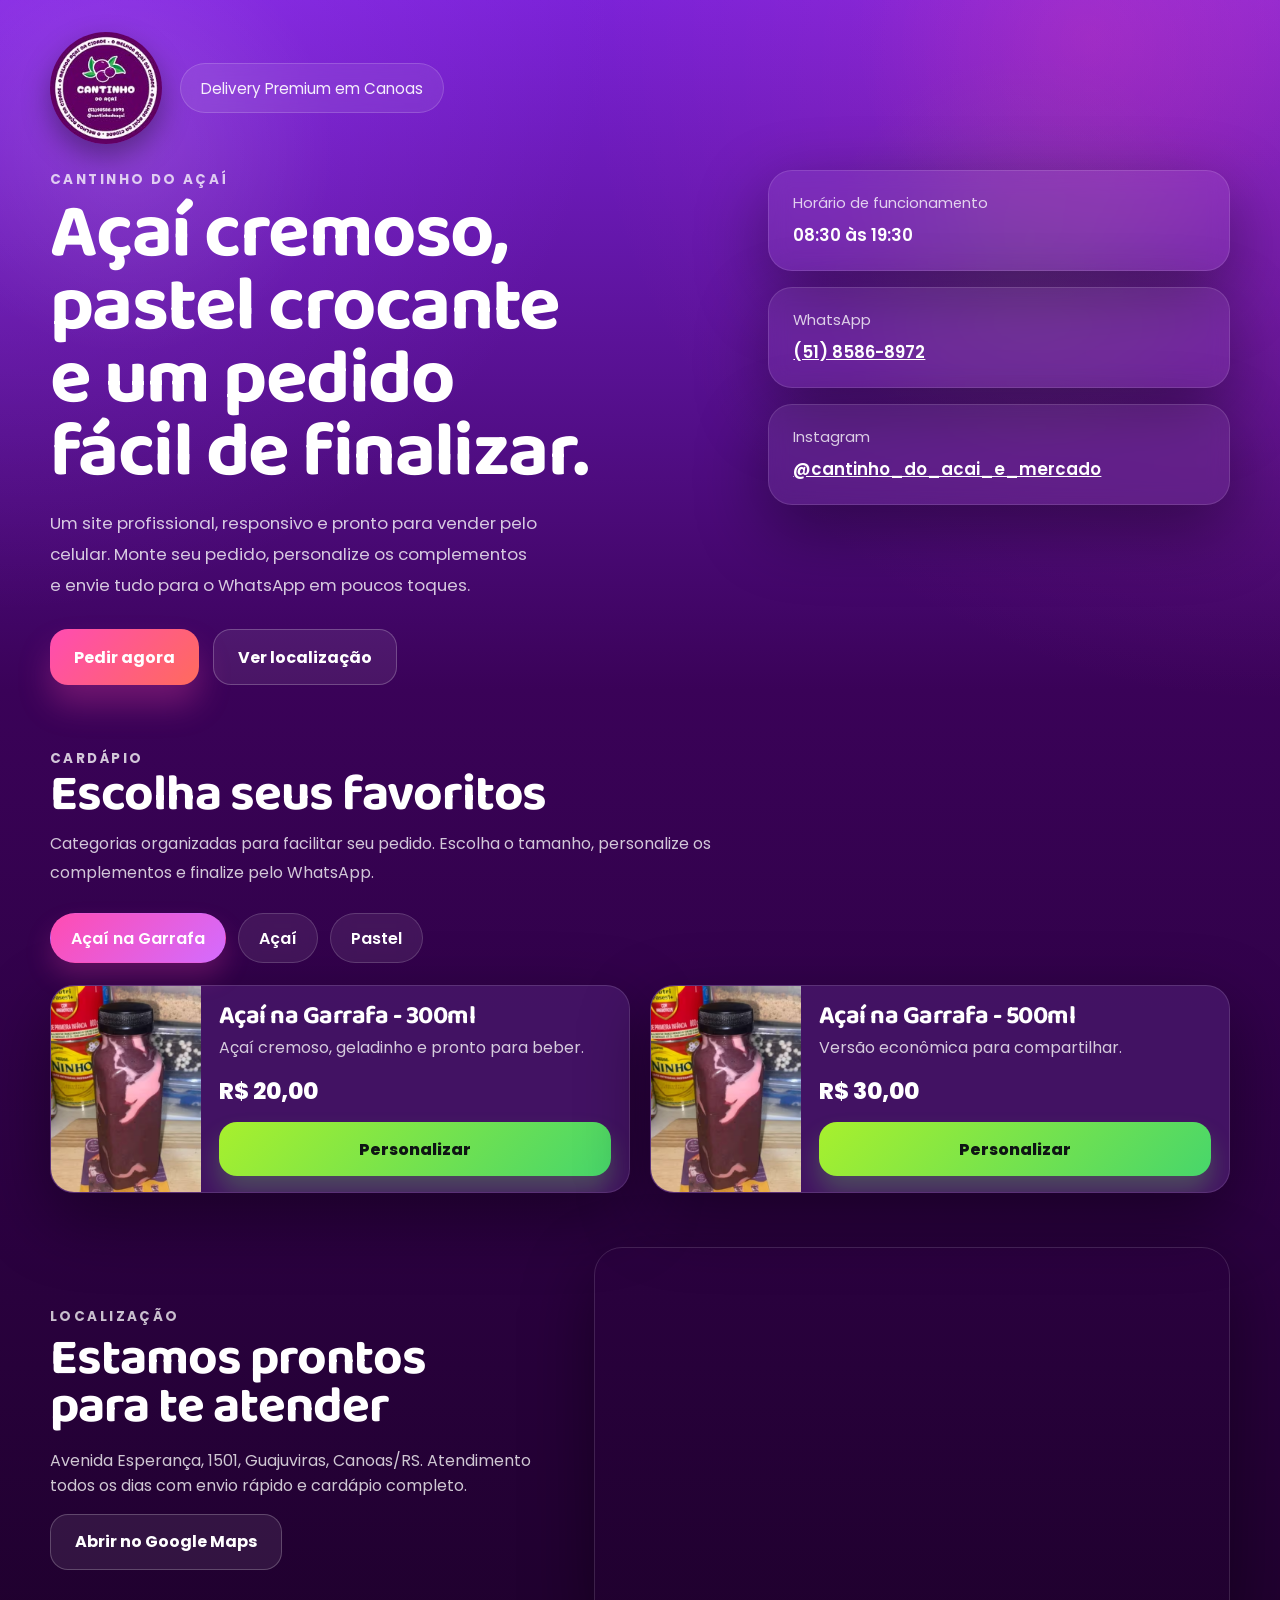
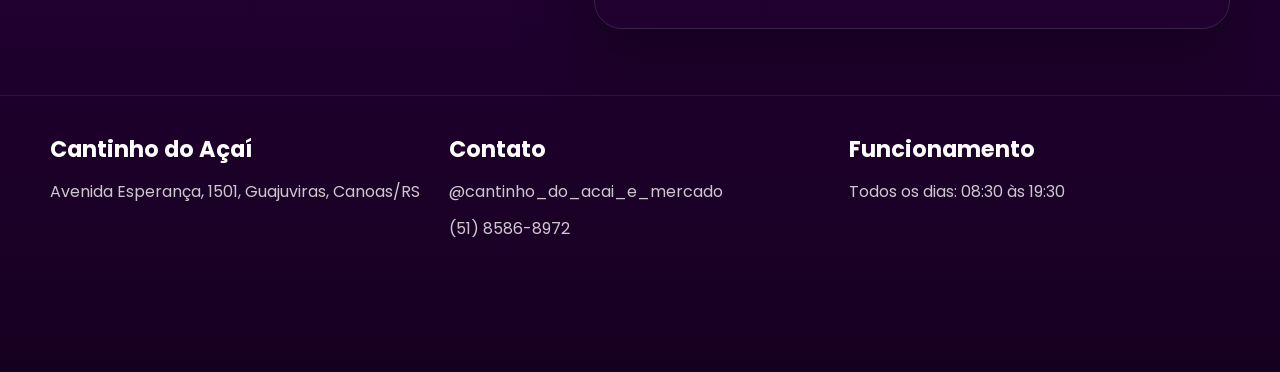
==== index.html @ 02b91e60 "Add files via upload" ====
<!DOCTYPE html>
<html lang="pt-BR">
  <head>
    <meta charset="UTF-8" />
    <meta name="viewport" content="width=device-width, initial-scale=1.0" />
    <title>Cantinho do Açaí | Delivery Premium</title>
    <meta
      name="description"
      content="Cantinho do Açaí - pedido online de açaí e pastel com visual profissional, cardápio interativo, carrinho e envio direto para WhatsApp."
    />
    <link rel="preconnect" href="https://fonts.googleapis.com" />
    <link rel="preconnect" href="https://fonts.gstatic.com" crossorigin />
    <link
      href="https://fonts.googleapis.com/css2?family=Baloo+2:wght@600;700;800&family=Poppins:wght@300;400;500;600;700;800&display=swap"
      rel="stylesheet"
    />
    <link rel="stylesheet" href="styles.css" />
  </head>
  <body>
    <div class="site-shell">
      <header class="hero">
        <div class="hero__glow"></div>
        <div class="hero__content container">
          <div class="hero__top">
            <img src="logo.png" alt="Logo Cantinho do Açaí" class="hero__logo" />
            <span class="hero__badge">Delivery Premium em Canoas</span>
          </div>

          <div class="hero__grid">
            <div class="hero__copy">
              <p class="eyebrow">Cantinho do Açaí</p>
              <h1>Açaí cremoso, pastel crocante e um pedido fácil de finalizar.</h1>
              <p class="hero__text">
                Um site profissional, responsivo e pronto para vender pelo celular. Monte seu pedido,
                personalize os complementos e envie tudo para o WhatsApp em poucos toques.
              </p>

              <div class="hero__actions">
                <a href="#cardapio" class="btn btn--primary">Pedir agora</a>
                <a href="#localizacao" class="btn btn--ghost">Ver localização</a>
              </div>
            </div>

            <aside class="hero__info">
              <article class="info-card">
                <span class="info-card__label">Horário de funcionamento</span>
                <strong>08:30 às 19:30</strong>
              </article>
              <article class="info-card">
                <span class="info-card__label">WhatsApp</span>
                <a href="https://wa.me/555185868972" target="_blank" rel="noreferrer">(51) 8586-8972</a>
              </article>
              <article class="info-card">
                <span class="info-card__label">Instagram</span>
                <a href="https://instagram.com/cantinho_do_acai_e_mercado" target="_blank" rel="noreferrer">@cantinho_do_acai_e_mercado</a>
              </article>
            </aside>
          </div>
        </div>
      </header>

      <main>
        <section class="section section--menu" id="cardapio">
          <div class="container">
            <div class="section__heading">
              <p class="eyebrow">Cardápio</p>
              <h2>Escolha seus favoritos</h2>
              <p>
                Categorias organizadas para facilitar seu pedido. Escolha o tamanho, personalize os
                complementos e finalize pelo WhatsApp.
              </p>
            </div>

            <div class="tabs" id="tabs"></div>
            <div class="products-grid" id="products"></div>
          </div>
        </section>

        <section class="section" id="localizacao">
          <div class="container location-grid">
            <div>
              <p class="eyebrow">Localização</p>
              <h2>Estamos prontos para te atender</h2>
              <p class="location-copy">
                Avenida Esperança, 1501, Guajuviras, Canoas/RS. Atendimento todos os dias com envio
                rápido e cardápio completo.
              </p>
              <div class="location-actions">
                <a
                  class="btn btn--ghost"
                  href="https://www.google.com/maps/search/?api=1&query=Avenida+Esperan%C3%A7a,+1501,+Guajuviras,+Canoas,+RS"
                  target="_blank"
                  rel="noreferrer"
                >
                  Abrir no Google Maps
                </a>
              </div>
            </div>
            <div class="map-card">
              <iframe
                title="Mapa Cantinho do Açaí"
                loading="lazy"
                allowfullscreen
                referrerpolicy="no-referrer-when-downgrade"
                src="https://www.google.com/maps?q=Avenida%20Esperan%C3%A7a%2C%201501%2C%20Guajuviras%2C%20Canoas%2C%20RS&output=embed"
              ></iframe>
            </div>
          </div>
        </section>
      </main>

      <footer class="footer">
        <div class="container footer__grid">
          <div>
            <h3>Cantinho do Açaí</h3>
            <p>Avenida Esperança, 1501, Guajuviras, Canoas/RS</p>
          </div>
          <div>
            <h4>Contato</h4>
            <p>@cantinho_do_acai_e_mercado</p>
            <p>(51) 8586-8972</p>
          </div>
          <div>
            <h4>Funcionamento</h4>
            <p>Todos os dias: 08:30 às 19:30</p>
          </div>
        </div>
      </footer>
    </div>

    <div class="drawer" id="customizerDrawer" aria-hidden="true">
      <div class="drawer__backdrop" data-close-drawer></div>
      <div class="drawer__panel">
        <button class="drawer__close" type="button" data-close-drawer aria-label="Fechar modal">×</button>
        <div id="customizerContent"></div>
      </div>
    </div>

    <div class="drawer" id="checkoutDrawer" aria-hidden="true">
      <div class="drawer__backdrop" data-close-checkout></div>
      <div class="drawer__panel drawer__panel--checkout">
        <button class="drawer__close" type="button" data-close-checkout aria-label="Fechar checkout">×</button>
        <div class="checkout-layout">
          <div>
            <div class="drawer__header">
              <p class="eyebrow">Finalizar pedido</p>
              <h2>Enviar para WhatsApp</h2>
            </div>

            <form id="checkoutForm" class="checkout-form">
              <div class="field-grid field-grid--2">
                <label class="field">
                  <span>Nome do cliente*</span>
                  <input type="text" name="nome" required />
                </label>
                <label class="field">
                  <span>Telefone*</span>
                  <input type="tel" name="telefone" required />
                </label>
              </div>

              <div class="field-grid field-grid--2">
                <label class="field field--full">
                  <span>Endereço completo*</span>
                  <input type="text" name="endereco" required />
                </label>
                <label class="field">
                  <span>Número*</span>
                  <input type="text" name="numero" required />
                </label>
              </div>

              <div class="field-grid field-grid--3">
                <label class="field">
                  <span>Complemento</span>
                  <input type="text" name="complemento" />
                </label>
                <label class="field">
                  <span>Bairro*</span>
                  <input type="text" name="bairro" required />
                </label>
                <label class="field">
                  <span>Referência</span>
                  <input type="text" name="referencia" />
                </label>
              </div>

              <div class="field-grid field-grid--2">
                <label class="field">
                  <span>Forma de pagamento*</span>
                  <select name="pagamento" required>
                    <option value="">Selecione</option>
                    <option>Pix</option>
                    <option>Dinheiro</option>
                    <option>Cartão na entrega</option>
                    <option>Cartão online</option>
                  </select>
                </label>
                <label class="field">
                  <span>Troco para</span>
                  <input type="text" name="troco" placeholder="Ex: 50,00" />
                </label>
              </div>

              <label class="field">
                <span>Observações do pedido</span>
                <textarea name="observacoes" rows="4"></textarea>
              </label>
            </form>
          </div>

          <aside class="checkout-summary" id="checkoutSummary"></aside>
        </div>

        <div class="drawer__footer checkout-footer">
          <button class="btn btn--ghost" type="button" data-close-checkout>Voltar</button>
          <button class="btn btn--primary" type="submit" form="checkoutForm">Enviar para WhatsApp</button>
        </div>
      </div>
    </div>

    <div class="cart-bar" id="cartBar" hidden>
      <button class="cart-bar__button" type="button" id="openCheckoutBtn">
        <div>
          <span class="cart-bar__label">Seu carrinho</span>
          <strong id="cartBarText">0 item · R$ 0,00</strong>
        </div>
        <span class="cart-bar__cta">Finalizar</span>
      </button>
    </div>

    <div class="toast" id="toast"></div>

    <script src="script.js"></script>
  </body>
</html>
---- styles.css ----
:root {
  --bg: #14001f;
  --bg-2: #220133;
  --card: rgba(118, 60, 156, 0.38);
  --card-strong: rgba(85, 39, 119, 0.92);
  --stroke: rgba(255, 255, 255, 0.14);
  --text: #ffffff;
  --muted: rgba(255, 255, 255, 0.78);
  --pink: linear-gradient(135deg, #ff4cb2 0%, #ff6b5c 100%);
  --green: linear-gradient(135deg, #a8f02d 0%, #47d66b 100%);
  --purple: linear-gradient(180deg, #8128d1 0%, #3f005f 100%);
  --shadow: 0 24px 70px rgba(0, 0, 0, 0.4);
  --radius: 24px;
  --radius-sm: 16px;
  --container: 1180px;
}

* {
  box-sizing: border-box;
}

html {
  scroll-behavior: smooth;
}

body {
  margin: 0;
  font-family: "Poppins", sans-serif;
  color: var(--text);
  background:
    radial-gradient(circle at top left, rgba(170, 74, 255, 0.35), transparent 26%),
    radial-gradient(circle at top right, rgba(255, 76, 178, 0.2), transparent 30%),
    linear-gradient(180deg, #7b22d7 0%, #3a0258 35%, #16001f 100%);
  min-height: 100vh;
}

img {
  max-width: 100%;
  display: block;
}

a {
  color: inherit;
}

button,
input,
select,
textarea {
  font: inherit;
}

button {
  border: 0;
  cursor: pointer;
}

.site-shell {
  overflow: hidden;
}

.container {
  width: min(var(--container), calc(100% - 32px));
  margin: 0 auto;
}

.hero {
  position: relative;
  padding: 32px 0 52px;
}

.hero__glow {
  position: absolute;
  inset: 0;
  background:
    radial-gradient(circle at 10% 20%, rgba(255, 255, 255, 0.11), transparent 16%),
    radial-gradient(circle at 85% 5%, rgba(255, 72, 171, 0.18), transparent 18%),
    radial-gradient(circle at 80% 35%, rgba(136, 255, 45, 0.08), transparent 18%);
  pointer-events: none;
}

.hero__content {
  position: relative;
  z-index: 1;
}

.hero__top {
  display: flex;
  align-items: center;
  gap: 18px;
  margin-bottom: 26px;
}

.hero__logo {
  width: 112px;
  height: 112px;
  object-fit: cover;
  border-radius: 999px;
  box-shadow: 0 12px 28px rgba(0, 0, 0, 0.35);
}

.hero__badge,
.tab,
.choice-chip,
.product-tag {
  display: inline-flex;
  align-items: center;
  justify-content: center;
  border: 1px solid rgba(255, 255, 255, 0.16);
  background: rgba(255, 255, 255, 0.08);
  backdrop-filter: blur(10px);
}

.hero__badge {
  min-height: 50px;
  padding: 0 20px;
  border-radius: 999px;
  font-size: 0.95rem;
  color: rgba(255, 255, 255, 0.92);
}

.hero__grid {
  display: grid;
  grid-template-columns: 1.2fr 0.8fr;
  gap: 26px;
  align-items: start;
}

.hero__copy h1,
.section h2,
.drawer__header h2,
.checkout-summary h3,
.hero__copy p,
.hero__text,
.location-copy,
.footer p,
.field span,
.summary-line,
.modal-section p,
.choice-chip,
.info-card,
.product-card p,
.checkout-summary li,
.tab,
.checkout-summary strong,
.checkout-summary span,
.cart-bar,
.footer h3,
.footer h4 {
  text-wrap: balance;
}

.eyebrow {
  margin: 0 0 8px;
  text-transform: uppercase;
  letter-spacing: 0.18em;
  font-size: 0.84rem;
  font-weight: 700;
  color: rgba(255, 255, 255, 0.75);
}

.hero__copy h1,
.section h2,
.drawer__header h2,
.checkout-summary h3,
.product-card h3,
.modal-title {
  margin: 0;
  font-family: "Baloo 2", system-ui, sans-serif;
  line-height: 0.95;
  letter-spacing: -0.02em;
}

.hero__copy h1 {
  font-size: clamp(2.9rem, 6vw, 5.5rem);
  margin-bottom: 18px;
}

.hero__text,
.section__heading p,
.location-copy,
.product-card p,
.checkout-summary p,
.info-card span,
.footer p,
.field span,
.checkout-summary li {
  color: var(--muted);
}

.hero__text {
  max-width: 720px;
  font-size: 1.05rem;
  line-height: 1.85;
  margin: 0;
}

.hero__actions,
.location-actions,
.drawer__footer,
.checkout-footer {
  display: flex;
  gap: 14px;
  flex-wrap: wrap;
}

.hero__actions {
  margin-top: 28px;
}

.btn {
  min-height: 56px;
  padding: 0 24px;
  border-radius: 18px;
  display: inline-flex;
  align-items: center;
  justify-content: center;
  gap: 10px;
  font-weight: 700;
  text-decoration: none;
  transition: transform 0.18s ease, box-shadow 0.18s ease, border-color 0.18s ease;
}

.btn:hover {
  transform: translateY(-2px);
}

.btn--primary {
  background: var(--pink);
  color: #fff;
  box-shadow: 0 20px 32px rgba(255, 77, 173, 0.28);
}

.btn--ghost {
  color: #fff;
  border: 1px solid rgba(255, 255, 255, 0.22);
  background: rgba(255, 255, 255, 0.08);
}

.hero__info {
  display: grid;
  gap: 16px;
}

.info-card {
  padding: 22px 24px;
  border-radius: var(--radius);
  background: rgba(255, 255, 255, 0.07);
  border: 1px solid rgba(255, 255, 255, 0.12);
  backdrop-filter: blur(10px);
  box-shadow: var(--shadow);
}

.info-card__label {
  display: block;
  font-size: 0.92rem;
  margin-bottom: 8px;
}

.info-card strong,
.info-card a {
  font-weight: 600;
  font-size: 1.05rem;
}

.section {
  padding: 20px 0 34px;
}

.section--menu {
  padding-top: 10px;
}

.section__heading {
  max-width: 760px;
  margin-bottom: 26px;
}

.section h2,
.drawer__header h2,
.checkout-summary h3 {
  font-size: clamp(2rem, 4vw, 3.4rem);
  margin-bottom: 10px;
}

.section__heading p {
  margin: 0;
  line-height: 1.8;
}

.tabs {
  display: flex;
  flex-wrap: wrap;
  gap: 12px;
  margin-bottom: 22px;
}

.tab {
  min-height: 50px;
  padding: 0 20px;
  border-radius: 999px;
  color: #fff;
  font-weight: 600;
  transition: background 0.18s ease, transform 0.18s ease, border-color 0.18s ease;
}

.tab:hover {
  transform: translateY(-2px);
}

.tab.is-active {
  background: linear-gradient(135deg, #ff4cb2 0%, #d36cff 100%);
  border-color: transparent;
  box-shadow: 0 14px 26px rgba(255, 73, 176, 0.22);
}

.products-grid {
  display: grid;
  grid-template-columns: repeat(2, minmax(0, 1fr));
  gap: 20px;
}

.product-card {
  display: grid;
  grid-template-columns: 150px minmax(0, 1fr);
  gap: 0;
  align-items: stretch;
  min-height: 182px;
  border: 1px solid rgba(255, 255, 255, 0.13);
  border-radius: 24px;
  overflow: hidden;
  background: rgba(69, 20, 103, 0.9);
  box-shadow: var(--shadow);
}

.product-card__image {
  display: block;
  width: 100%;
  height: 100%;
  min-height: 100%;
  background: rgba(255, 255, 255, 0.04);
  object-fit: cover;
  object-position: center;
}

.product-card__body {
  min-width: 0;
  padding: 18px 18px 16px;
  display: flex;
  flex-direction: column;
}

.product-card h3 {
  font-size: clamp(1.45rem, 2vw, 2rem);
  margin-bottom: 6px;
}

.product-card p {
  margin: 0 0 14px;
  line-height: 1.6;
}

.product-card__price {
  font-size: 1.45rem;
  font-weight: 800;
  margin-bottom: 14px;
}

.product-card__actions {
  margin-top: auto;
}

.product-card__btn {
  width: 100%;
  min-height: 54px;
  border-radius: 18px;
  background: var(--green);
  font-weight: 800;
  font-size: 1rem;
  color: #0f1514;
  box-shadow: 0 16px 26px rgba(113, 255, 82, 0.24);
}

.location-grid {
  display: grid;
  grid-template-columns: 0.9fr 1.1fr;
  gap: 24px;
  align-items: center;
}

.map-card {
  border: 1px solid rgba(255, 255, 255, 0.13);
  border-radius: 28px;
  overflow: hidden;
  min-height: 380px;
  box-shadow: var(--shadow);
}

.map-card iframe {
  display: block;
  width: 100%;
  height: 100%;
  min-height: 380px;
  border: 0;
}

.footer {
  padding: 36px 0 120px;
  border-top: 1px solid rgba(255, 255, 255, 0.08);
  margin-top: 32px;
}

.footer__grid {
  display: grid;
  grid-template-columns: repeat(3, minmax(0, 1fr));
  gap: 18px;
}

.footer h3,
.footer h4 {
  margin: 0 0 12px;
  font-size: 1.4rem;
}

.footer p {
  margin: 0 0 8px;
  line-height: 1.8;
}

.drawer {
  position: fixed;
  inset: 0;
  z-index: 40;
  display: none;
}

.drawer.is-open {
  display: block;
}

.drawer__backdrop {
  position: absolute;
  inset: 0;
  background: rgba(8, 1, 14, 0.72);
  backdrop-filter: blur(10px);
}

.drawer__panel {
  position: absolute;
  right: 0;
  top: 0;
  height: 100%;
  width: min(680px, 100%);
  background: linear-gradient(180deg, #35104f 0%, #240137 100%);
  border-left: 1px solid rgba(255, 255, 255, 0.12);
  box-shadow: -30px 0 80px rgba(0, 0, 0, 0.42);
  display: flex;
  flex-direction: column;
}

.drawer__panel--checkout {
  width: min(1040px, 100%);
}

.drawer__close {
  position: absolute;
  top: 18px;
  right: 18px;
  width: 44px;
  height: 44px;
  border-radius: 14px;
  background: rgba(255, 255, 255, 0.12);
  color: #fff;
  font-size: 1.4rem;
  z-index: 2;
}

.drawer__header {
  padding: 28px 28px 16px;
  border-bottom: 1px solid rgba(255, 255, 255, 0.1);
}

.drawer__body,
#customizerContent {
  display: flex;
  flex-direction: column;
  min-height: 0;
  height: 100%;
}

.customizer-scroll {
  padding: 24px 28px 24px;
  overflow: auto;
}

.modal-title {
  font-size: clamp(2rem, 3vw, 3.2rem);
}

.modal-subtitle {
  margin: 8px 0 0;
  color: var(--muted);
  line-height: 1.7;
}

.modal-section {
  padding: 28px 0 0;
}

.modal-section h3 {
  margin: 0 0 10px;
  font-family: "Baloo 2", system-ui, sans-serif;
  font-size: 2rem;
  line-height: 1;
}

.modal-section p {
  margin: 0 0 14px;
}

.choice-grid {
  display: grid;
  grid-template-columns: repeat(2, minmax(0, 1fr));
  gap: 10px;
}

.choice-chip {
  min-height: 54px;
  justify-content: flex-start;
  text-align: left;
  padding: 10px 14px;
  border-radius: 16px;
  color: #fff;
  background: rgba(255, 255, 255, 0.08);
  transition: transform 0.18s ease, background 0.18s ease, border-color 0.18s ease;
}

.choice-chip:hover {
  transform: translateY(-2px);
}

.choice-chip.is-selected {
  background: linear-gradient(135deg, rgba(255, 76, 178, 0.45), rgba(211, 108, 255, 0.5));
  border-color: rgba(255, 255, 255, 0.24);
}

.counter-text,
.helper-text {
  margin-top: 10px;
  font-size: 0.95rem;
  color: rgba(255, 255, 255, 0.74);
}

.field,
.summary-card,
.checkout-summary,
.summary-box {
  border: 1px solid rgba(255, 255, 255, 0.12);
  background: rgba(255, 255, 255, 0.04);
}

.field {
  display: flex;
  flex-direction: column;
  gap: 8px;
  border-radius: 18px;
  padding: 14px 16px;
}

.field input,
.field select,
.field textarea {
  width: 100%;
  border-radius: 14px;
  border: 1px solid rgba(255, 255, 255, 0.1);
  background: rgba(255, 255, 255, 0.08);
  color: #fff;
  min-height: 52px;
  padding: 0 14px;
  outline: none;
}

.field textarea {
  min-height: 120px;
  resize: vertical;
  padding: 14px;
}

.field input::placeholder,
.field textarea::placeholder {
  color: rgba(255, 255, 255, 0.45);
}

.summary-card {
  padding: 18px;
  border-radius: 20px;
  margin-top: 26px;
}

.summary-card h4,
.checkout-summary h3,
.checkout-summary h4 {
  margin: 0 0 12px;
  font-family: "Baloo 2", system-ui, sans-serif;
}

.summary-line {
  display: flex;
  justify-content: space-between;
  gap: 12px;
  margin-bottom: 12px;
  color: var(--muted);
}

.summary-line strong {
  color: #fff;
}

.drawer__footer {
  padding: 18px 28px 26px;
  border-top: 1px solid rgba(255, 255, 255, 0.1);
  justify-content: flex-end;
  margin-top: auto;
}

.checkout-layout {
  display: grid;
  grid-template-columns: 1.2fr 0.8fr;
  gap: 24px;
  padding: 28px;
  overflow: auto;
}

.checkout-form {
  display: flex;
  flex-direction: column;
  gap: 16px;
}

.field-grid {
  display: grid;
  gap: 16px;
}

.field-grid--2 {
  grid-template-columns: repeat(2, minmax(0, 1fr));
}

.field-grid--3 {
  grid-template-columns: repeat(3, minmax(0, 1fr));
}

.field--full {
  grid-column: 1 / -1;
}

.checkout-summary {
  position: sticky;
  top: 0;
  align-self: start;
  padding: 22px;
  border-radius: 24px;
}

.checkout-summary ul {
  list-style: disc;
  padding-left: 18px;
  margin: 0 0 16px;
}

.checkout-summary li {
  margin-bottom: 10px;
  line-height: 1.7;
}

.summary-box {
  border-radius: 18px;
  padding: 18px;
}

.checkout-footer {
  justify-content: flex-end;
}

.cart-bar {
  position: fixed;
  left: 50%;
  bottom: 22px;
  transform: translateX(-50%);
  width: min(860px, calc(100% - 24px));
  z-index: 25;
}

.cart-bar__button {
  width: 100%;
  min-height: 78px;
  border-radius: 22px;
  border: 1px solid rgba(255, 255, 255, 0.12);
  background: rgba(30, 2, 46, 0.92);
  backdrop-filter: blur(14px);
  color: #fff;
  display: flex;
  justify-content: space-between;
  align-items: center;
  gap: 20px;
  padding: 0 22px;
  box-shadow: 0 18px 60px rgba(0, 0, 0, 0.38);
}

.cart-bar__label {
  display: block;
  color: rgba(255, 255, 255, 0.72);
  margin-bottom: 4px;
  font-size: 0.95rem;
}

.cart-bar__cta {
  padding: 12px 18px;
  border-radius: 16px;
  background: var(--pink);
  font-weight: 700;
}

.toast {
  position: fixed;
  left: 50%;
  bottom: 112px;
  transform: translateX(-50%) translateY(16px);
  padding: 14px 18px;
  border-radius: 16px;
  background: rgba(17, 4, 28, 0.92);
  color: #fff;
  border: 1px solid rgba(255, 255, 255, 0.12);
  box-shadow: 0 18px 60px rgba(0, 0, 0, 0.38);
  opacity: 0;
  pointer-events: none;
  transition: opacity 0.2s ease, transform 0.2s ease;
  z-index: 60;
}

.toast.is-visible {
  opacity: 1;
  transform: translateX(-50%) translateY(0);
}

@media (max-width: 1024px) {
  .hero__grid,
  .location-grid,
  .checkout-layout,
  .footer__grid,
  .products-grid {
    grid-template-columns: 1fr;
  }

  .products-grid {
    gap: 16px;
  }

  .field-grid--2,
  .field-grid--3 {
    grid-template-columns: 1fr;
  }

  .checkout-summary {
    position: static;
  }
}

@media (max-width: 720px) {
  .container {
    width: min(100% - 20px, 680px);
  }

  .hero {
    padding-top: 18px;
  }

  .hero__top {
    flex-direction: column;
    align-items: flex-start;
    gap: 12px;
    margin-bottom: 20px;
  }

  .hero__logo {
    width: 90px;
    height: 90px;
  }

  .hero__copy h1 {
    font-size: 4rem;
  }

  .hero__text,
  .section__heading p,
  .location-copy {
    font-size: 0.98rem;
    line-height: 1.8;
  }

  .hero__actions,
  .location-actions {
    width: 100%;
  }

  .btn {
    flex: 1 1 0;
  }

  .product-card {
    grid-template-columns: 118px minmax(0, 1fr);
    min-height: 158px;
    border-radius: 20px;
  }

  .product-card__image {
    height: 100%;
    min-height: 158px;
  }

  .product-card__body {
    min-width: 0;
    padding: 14px;
  }

  .product-card h3 {
    font-size: 1.8rem;
  }

  .tabs {
    overflow: auto;
    padding-bottom: 2px;
    flex-wrap: nowrap;
  }

  .tab {
    white-space: nowrap;
  }

  .drawer__panel,
  .drawer__panel--checkout {
    width: 100%;
  }

  .drawer__header {
    padding: 22px 18px 16px;
  }

  .customizer-scroll,
  .checkout-layout {
    padding: 18px;
  }

  .drawer__footer {
    padding: 14px 18px 20px;
  }

  .choice-grid {
    grid-template-columns: 1fr 1fr;
  }

  .cart-bar {
    width: calc(100% - 16px);
    bottom: 12px;
  }

  .cart-bar__button {
    min-height: 72px;
    padding: 0 16px;
  }
}

@media (max-width: 520px) {
  .hero__copy h1 {
    font-size: 3.2rem;
  }

  .section h2,
  .drawer__header h2,
  .checkout-summary h3 {
    font-size: 2.5rem;
  }

  .product-card {
    grid-template-columns: 108px minmax(0, 1fr);
    min-height: 152px;
  }

  .product-card__image {
    min-height: 152px;
  }

  .choice-grid {
    grid-template-columns: 1fr;
  }

  .drawer__footer .btn,
  .checkout-footer .btn {
    flex: 1;
  }

  .cart-bar__button {
    gap: 14px;
  }

  .cart-bar__cta {
    padding: 10px 14px;
  }
}
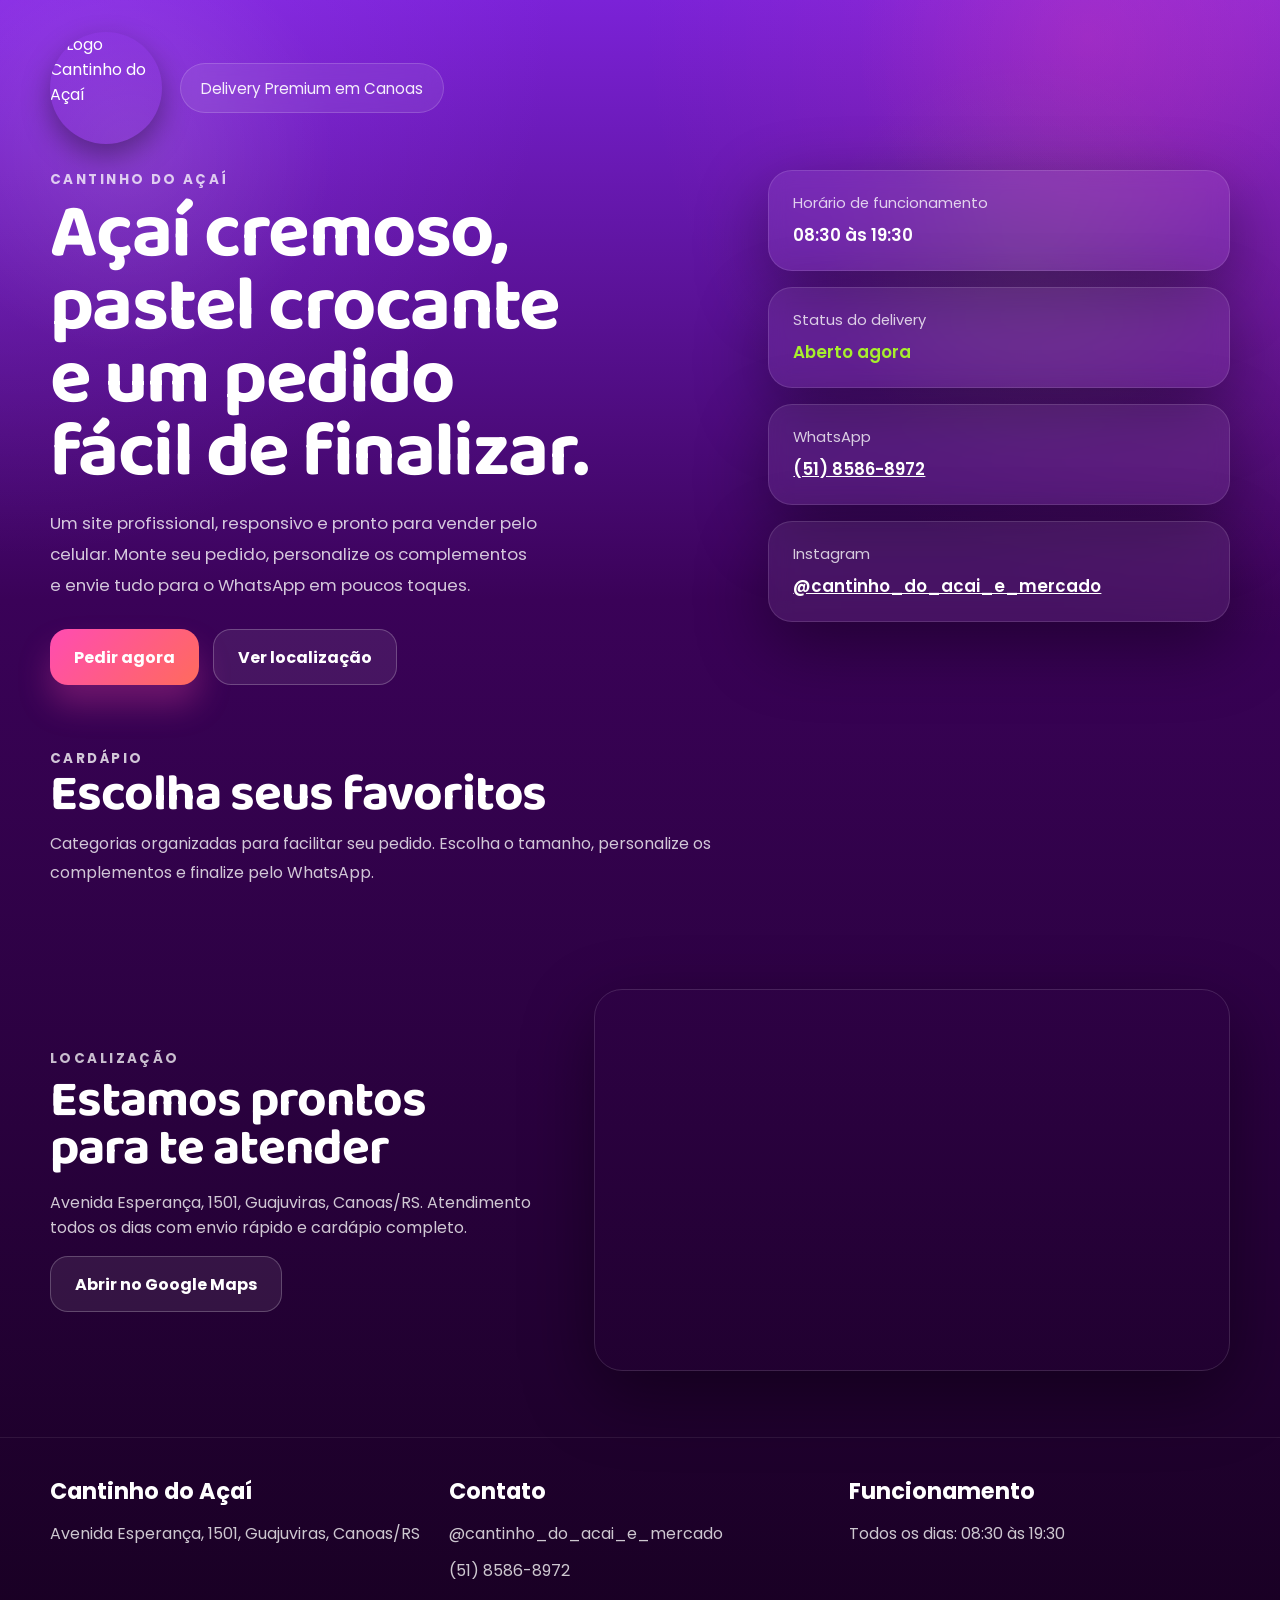
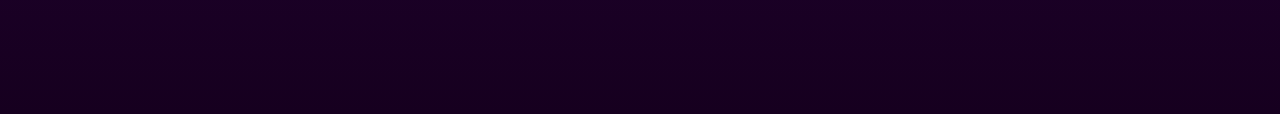
==== commit ca838f14: "Add files via upload" ====
--- a/index.html
+++ b/index.html
@@ -22,7 +22,7 @@
         <div class="hero__glow"></div>
         <div class="hero__content container">
           <div class="hero__top">
-            <img src="logo.png" alt="Logo Cantinho do Açaí" class="hero__logo" />
+            <img src="assets/logo.png" alt="Logo Cantinho do Açaí" class="hero__logo" />
             <span class="hero__badge">Delivery Premium em Canoas</span>
           </div>
 
@@ -44,7 +44,11 @@
             <aside class="hero__info">
               <article class="info-card">
                 <span class="info-card__label">Horário de funcionamento</span>
-                <strong>08:30 às 19:30</strong>
+                <strong class="js-store-hours">08:30 às 19:30</strong>
+              </article>
+              <article class="info-card info-card--status">
+                <span class="info-card__label">Status do delivery</span>
+                <strong id="storeStatusText">Aberto agora</strong>
               </article>
               <article class="info-card">
                 <span class="info-card__label">WhatsApp</span>
@@ -122,7 +126,7 @@
           </div>
           <div>
             <h4>Funcionamento</h4>
-            <p>Todos os dias: 08:30 às 19:30</p>
+            <p>Todos os dias: <span class="js-store-hours">08:30 às 19:30</span></p>
           </div>
         </div>
       </footer>
@@ -188,18 +192,18 @@
               <div class="field-grid field-grid--2">
                 <label class="field">
                   <span>Forma de pagamento*</span>
-                  <select name="pagamento" required>
-                    <option value="">Selecione</option>
-                    <option>Pix</option>
-                    <option>Dinheiro</option>
-                    <option>Cartão na entrega</option>
-                    <option>Cartão online</option>
-                  </select>
-                </label>
-                <label class="field">
-                  <span>Troco para</span>
-                  <input type="text" name="troco" placeholder="Ex: 50,00" />
-                </label>
+                  <input type="text" value="Pix" readonly />
+                  <input type="hidden" name="pagamento" value="Pix" />
+                </label>
+                <label class="field">
+                  <span>Chave Pix</span>
+                  <input type="text" value="58137537000188" readonly />
+                </label>
+              </div>
+
+              <div class="pix-notice">
+                <strong>Pague para este Pix:</strong>
+                <span>58137537000188</span>
               </div>
 
               <label class="field">
--- a/styles.css
+++ b/styles.css
@@ -225,6 +225,13 @@
   transform: translateY(-2px);
 }
 
+.btn:disabled,
+.product-card__btn:disabled {
+  cursor: not-allowed;
+  opacity: 0.75;
+  transform: none;
+}
+
 .btn--primary {
   background: var(--pink);
   color: #fff;
@@ -251,6 +258,10 @@
   box-shadow: var(--shadow);
 }
 
+.info-card--status strong {
+  color: #a8f02d;
+}
+
 .info-card__label {
   display: block;
   font-size: 0.92rem;
@@ -322,10 +333,8 @@
 
 .product-card {
   display: grid;
-  grid-template-columns: 150px minmax(0, 1fr);
+  grid-template-columns: 150px 1fr;
   gap: 0;
-  align-items: stretch;
-  min-height: 182px;
   border: 1px solid rgba(255, 255, 255, 0.13);
   border-radius: 24px;
   overflow: hidden;
@@ -334,17 +343,12 @@
 }
 
 .product-card__image {
-  display: block;
+  aspect-ratio: 1 / 1;
   width: 100%;
-  height: 100%;
-  min-height: 100%;
-  background: rgba(255, 255, 255, 0.04);
   object-fit: cover;
-  object-position: center;
 }
 
 .product-card__body {
-  min-width: 0;
   padding: 18px 18px 16px;
   display: flex;
   flex-direction: column;
@@ -808,18 +812,11 @@
   }
 
   .product-card {
-    grid-template-columns: 118px minmax(0, 1fr);
-    min-height: 158px;
+    grid-template-columns: 110px 1fr;
     border-radius: 20px;
   }
 
-  .product-card__image {
-    height: 100%;
-    min-height: 158px;
-  }
-
   .product-card__body {
-    min-width: 0;
     padding: 14px;
   }
 
@@ -882,12 +879,7 @@
   }
 
   .product-card {
-    grid-template-columns: 108px minmax(0, 1fr);
-    min-height: 152px;
-  }
-
-  .product-card__image {
-    min-height: 152px;
+    grid-template-columns: 110px 1fr;
   }
 
   .choice-grid {
@@ -907,3 +899,24 @@
     padding: 10px 14px;
   }
 }
+
+
+.pix-notice {
+  margin-top: 16px;
+  padding: 18px 20px;
+  border-radius: 18px;
+  background: rgba(255, 255, 255, 0.08);
+  border: 1px solid rgba(255, 255, 255, 0.14);
+  color: var(--text);
+}
+
+.pix-notice strong {
+  display: block;
+  margin-bottom: 6px;
+}
+
+.pix-notice span {
+  font-weight: 700;
+  letter-spacing: 0.04em;
+  word-break: break-all;
+}
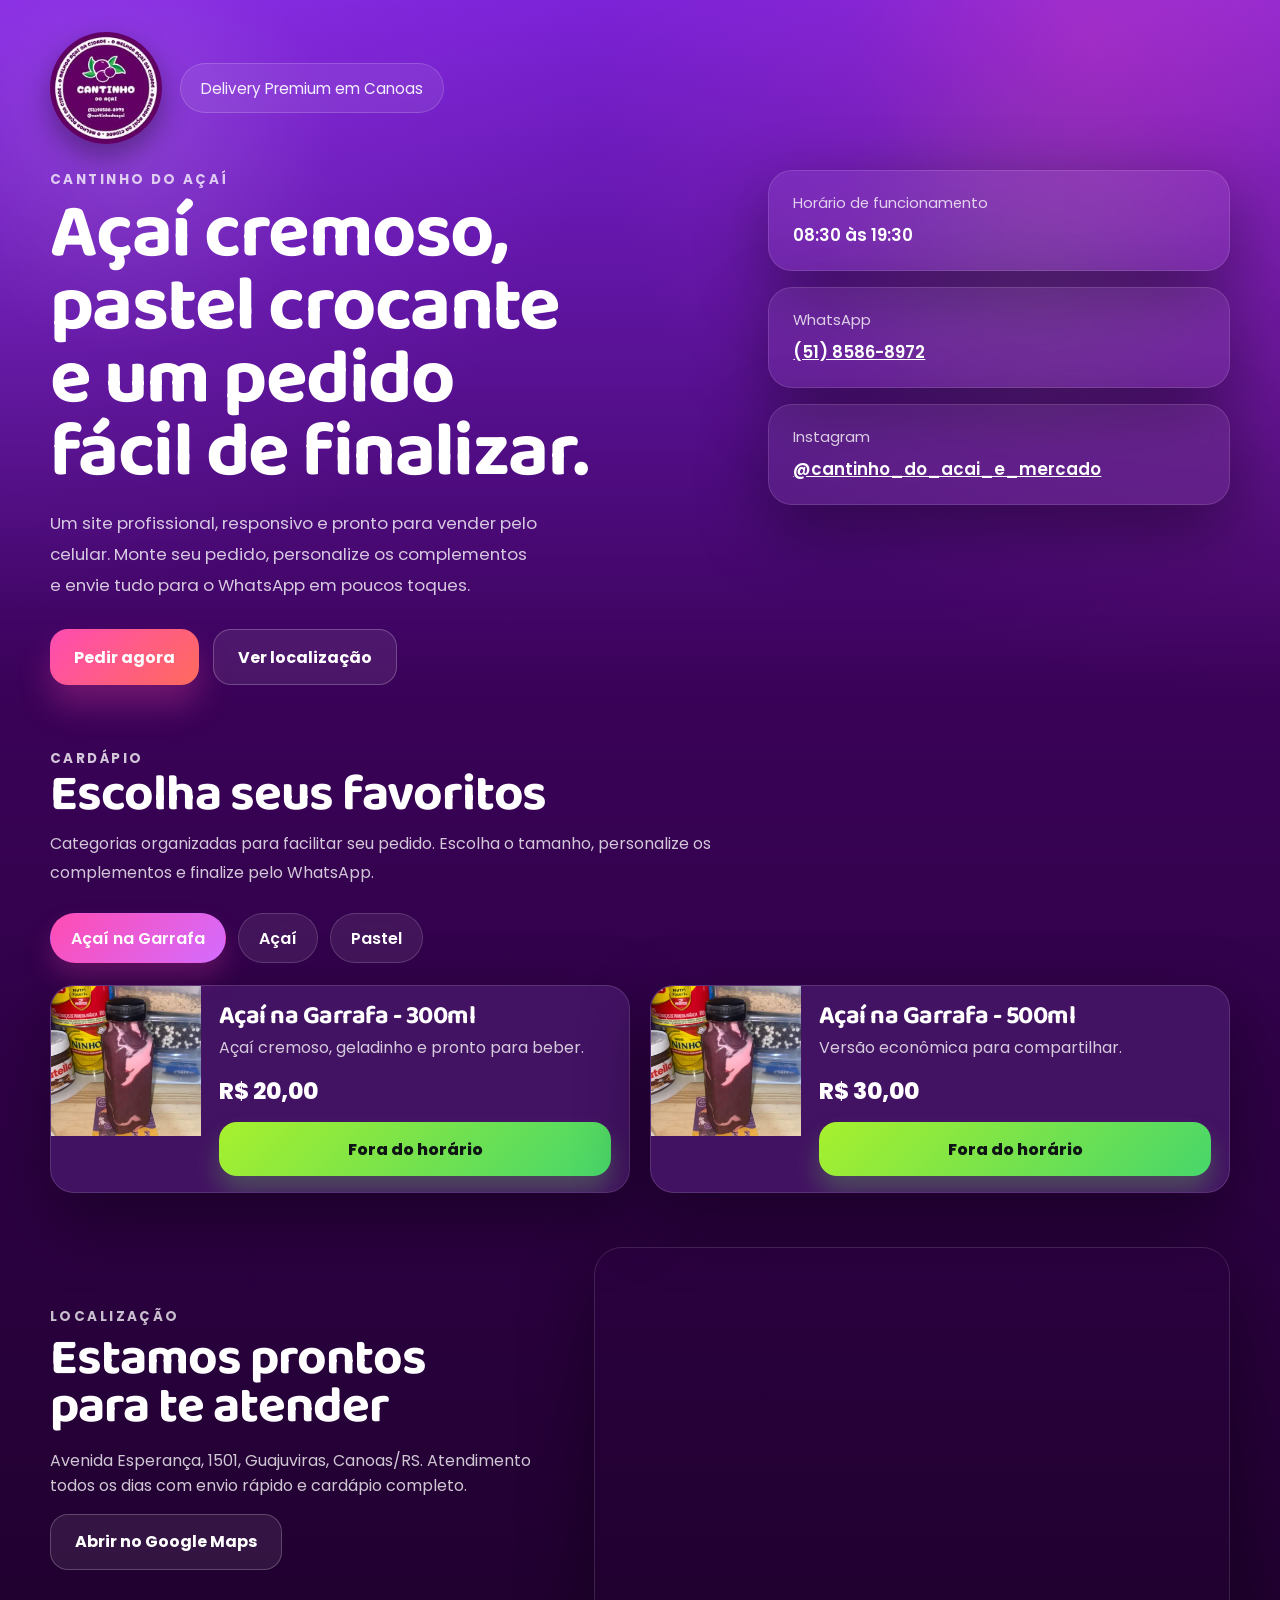
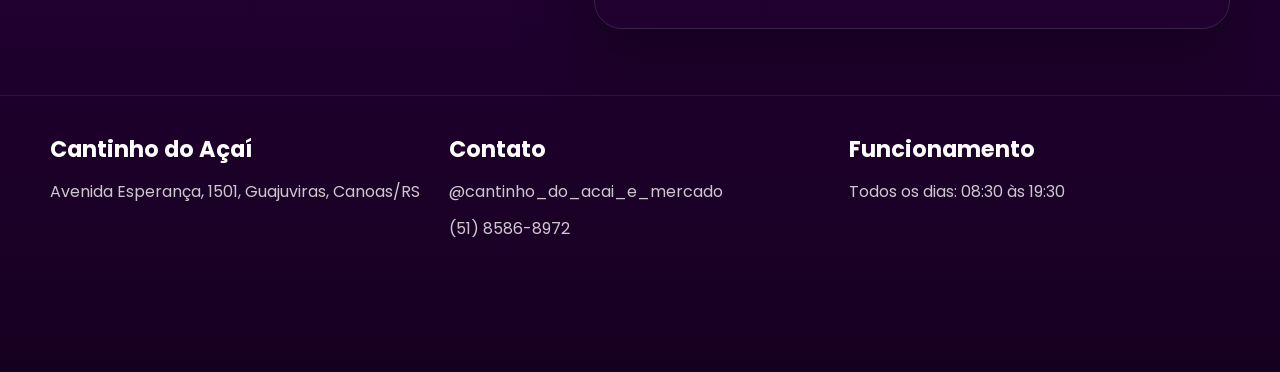
==== commit d7a1cfbd: "Add files via upload" ====
--- a/index.html
+++ b/index.html
@@ -22,7 +22,7 @@
         <div class="hero__glow"></div>
         <div class="hero__content container">
           <div class="hero__top">
-            <img src="assets/logo.png" alt="Logo Cantinho do Açaí" class="hero__logo" />
+            <img src="logo.png" alt="Logo Cantinho do Açaí" class="hero__logo" />
             <span class="hero__badge">Delivery Premium em Canoas</span>
           </div>
 
@@ -44,11 +44,7 @@
             <aside class="hero__info">
               <article class="info-card">
                 <span class="info-card__label">Horário de funcionamento</span>
-                <strong class="js-store-hours">08:30 às 19:30</strong>
-              </article>
-              <article class="info-card info-card--status">
-                <span class="info-card__label">Status do delivery</span>
-                <strong id="storeStatusText">Aberto agora</strong>
+                <strong>08:30 às 19:30</strong>
               </article>
               <article class="info-card">
                 <span class="info-card__label">WhatsApp</span>
@@ -126,7 +122,7 @@
           </div>
           <div>
             <h4>Funcionamento</h4>
-            <p>Todos os dias: <span class="js-store-hours">08:30 às 19:30</span></p>
+            <p>Todos os dias: 08:30 às 19:30</p>
           </div>
         </div>
       </footer>
@@ -192,19 +188,16 @@
               <div class="field-grid field-grid--2">
                 <label class="field">
                   <span>Forma de pagamento*</span>
-                  <input type="text" value="Pix" readonly />
-                  <input type="hidden" name="pagamento" value="Pix" />
+                  <select name="pagamento" required>
+                    <option value="Pix" selected>Pix</option>
+                  </select>
                 </label>
                 <label class="field">
                   <span>Chave Pix</span>
                   <input type="text" value="58137537000188" readonly />
                 </label>
               </div>
-
-              <div class="pix-notice">
-                <strong>Pague para este Pix:</strong>
-                <span>58137537000188</span>
-              </div>
+              <p class="pix-note">Pague para este Pix: <strong>58137537000188</strong></p>
 
               <label class="field">
                 <span>Observações do pedido</span>
--- a/styles.css
+++ b/styles.css
@@ -225,13 +225,6 @@
   transform: translateY(-2px);
 }
 
-.btn:disabled,
-.product-card__btn:disabled {
-  cursor: not-allowed;
-  opacity: 0.75;
-  transform: none;
-}
-
 .btn--primary {
   background: var(--pink);
   color: #fff;
@@ -256,10 +249,6 @@
   border: 1px solid rgba(255, 255, 255, 0.12);
   backdrop-filter: blur(10px);
   box-shadow: var(--shadow);
-}
-
-.info-card--status strong {
-  color: #a8f02d;
 }
 
 .info-card__label {
@@ -901,22 +890,13 @@
 }
 
 
-.pix-notice {
-  margin-top: 16px;
-  padding: 18px 20px;
-  border-radius: 18px;
-  background: rgba(255, 255, 255, 0.08);
-  border: 1px solid rgba(255, 255, 255, 0.14);
-  color: var(--text);
-}
-
-.pix-notice strong {
-  display: block;
-  margin-bottom: 6px;
-}
-
-.pix-notice span {
-  font-weight: 700;
-  letter-spacing: 0.04em;
-  word-break: break-all;
-}
+.pix-note {
+  margin-top: -0.5rem;
+  margin-bottom: 0.75rem;
+  font-size: 0.95rem;
+  color: var(--text-muted, #6b7280);
+}
+
+.pix-note strong {
+  color: var(--text-primary, #111827);
+}
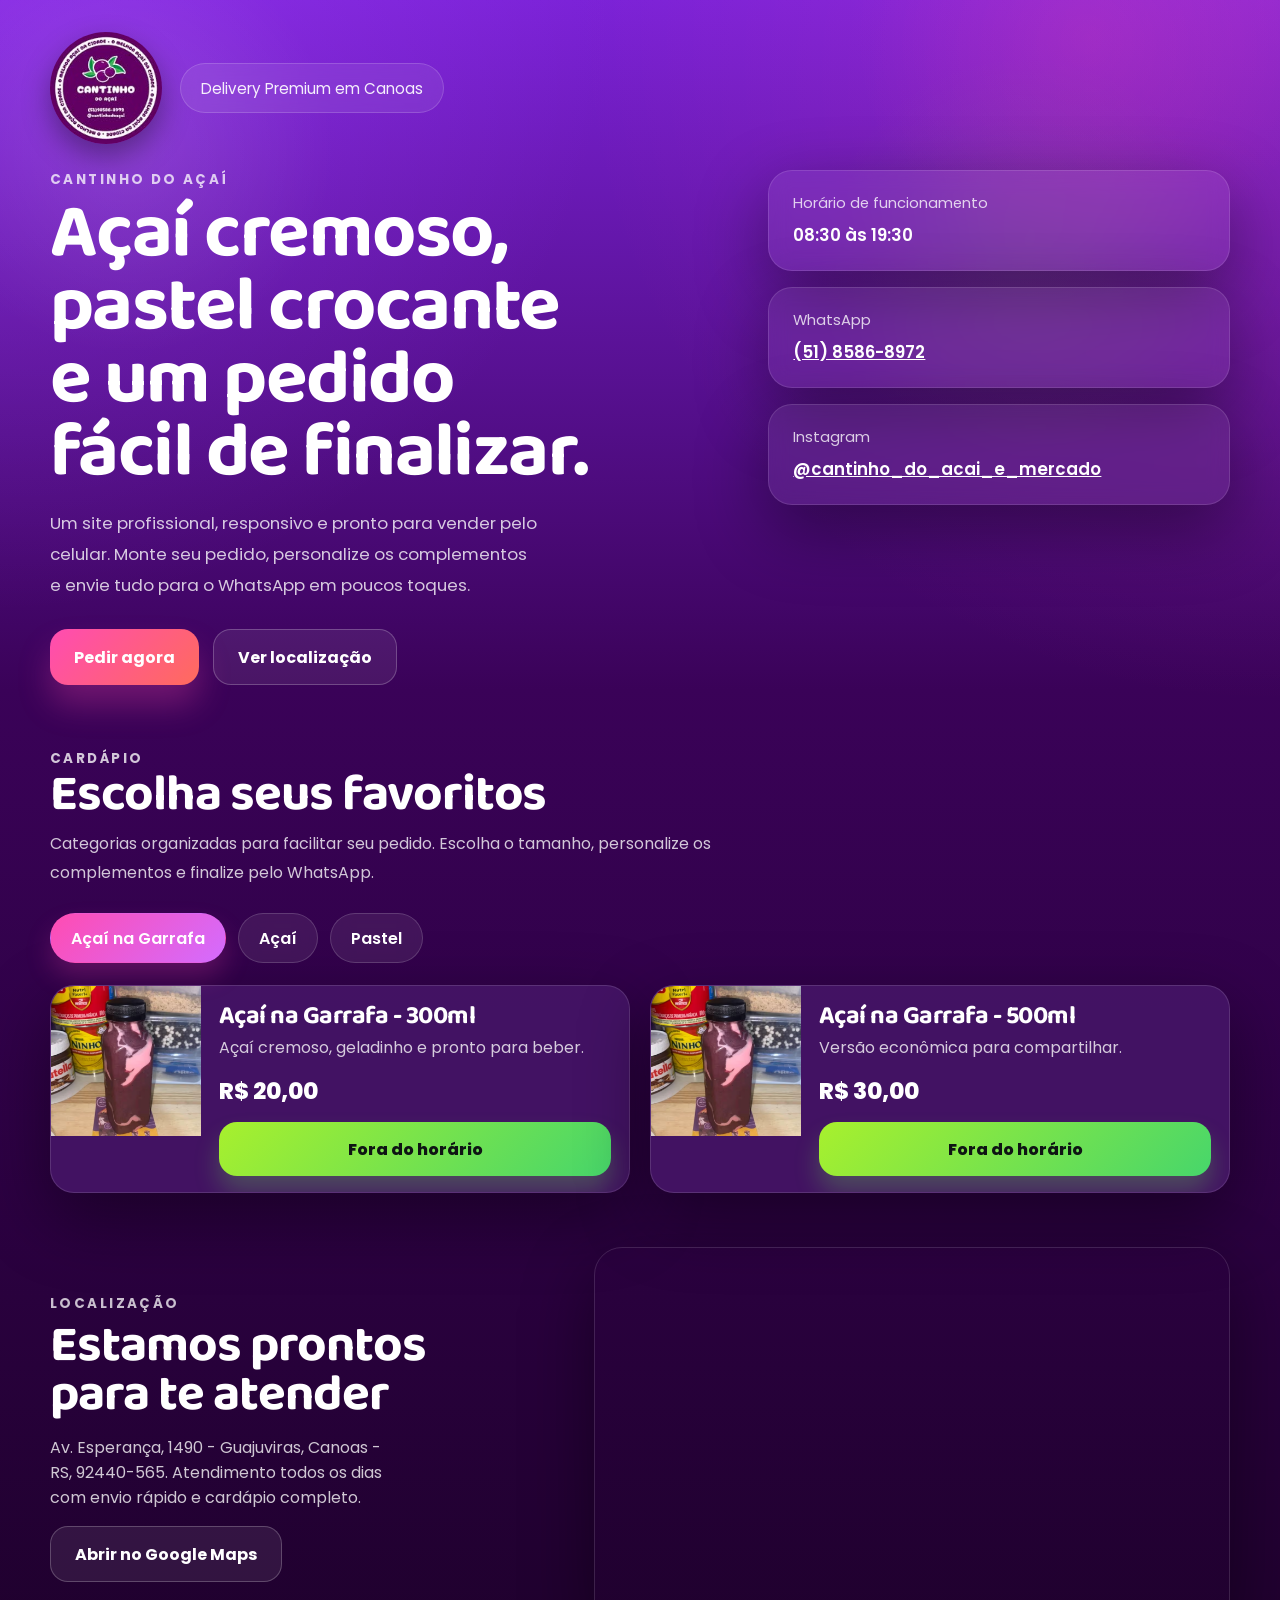
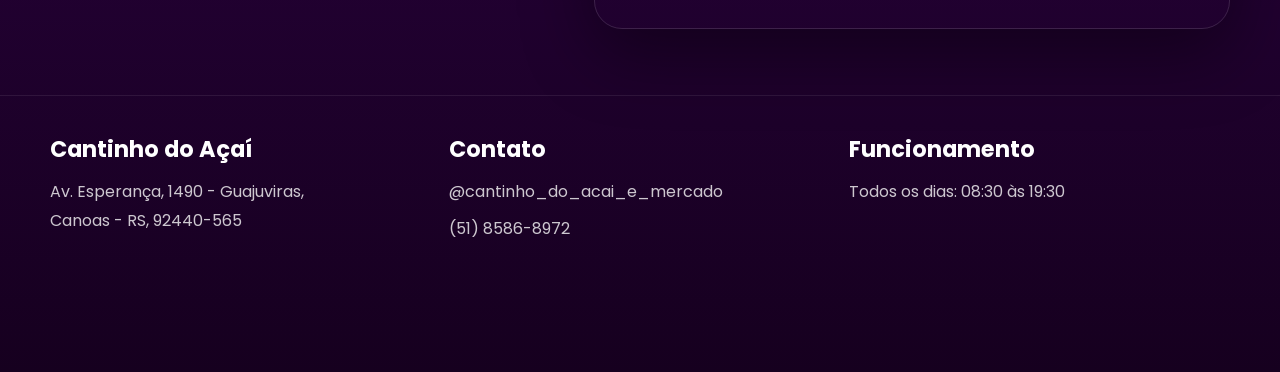
==== commit 06342bd1: "Add files via upload" ====
--- a/index.html
+++ b/index.html
@@ -82,13 +82,13 @@
               <p class="eyebrow">Localização</p>
               <h2>Estamos prontos para te atender</h2>
               <p class="location-copy">
-                Avenida Esperança, 1501, Guajuviras, Canoas/RS. Atendimento todos os dias com envio
+                Av. Esperança, 1490 - Guajuviras, Canoas - RS, 92440-565. Atendimento todos os dias com envio
                 rápido e cardápio completo.
               </p>
               <div class="location-actions">
                 <a
                   class="btn btn--ghost"
-                  href="https://www.google.com/maps/search/?api=1&query=Avenida+Esperan%C3%A7a,+1501,+Guajuviras,+Canoas,+RS"
+                  href="https://www.google.com/maps/place/CANTINHO+DO+A%C3%87AI+E+MERCADO/@-29.8895703,-51.1406155,20.25z/data=!4m15!1m8!3m7!1s0x95196fd458ed1435:0x186b367b4c4719e7!2sAv.+Esperan%C3%A7a,+1490+-+Guajuviras,+Canoas+-+RS,+92440-565!3b1!8m2!3d-29.8896556!4d-51.1403297!16s%2Fg%2F11jzh8918l!3m5!1s0x95196f9593fdc39d:0xdb579521e92e3cef!8m2!3d-29.8894012!4d-51.1402881!16s%2Fg%2F11m_6ws4l0?entry=ttu&g_ep=EgoyMDI2MDMzMC4wIKXMDSoASAFQAw%3D%3D"
                   target="_blank"
                   rel="noreferrer"
                 >
@@ -102,7 +102,7 @@
                 loading="lazy"
                 allowfullscreen
                 referrerpolicy="no-referrer-when-downgrade"
-                src="https://www.google.com/maps?q=Avenida%20Esperan%C3%A7a%2C%201501%2C%20Guajuviras%2C%20Canoas%2C%20RS&output=embed"
+                src="https://www.google.com/maps?q=CANTINHO%20DO%20A%C3%87AI%20E%20MERCADO%2C%20Av.%20Esperan%C3%A7a%201490%2C%20Guajuviras%2C%20Canoas%20RS%2092440-565&z=19&output=embed"
               ></iframe>
             </div>
           </div>
@@ -113,7 +113,7 @@
         <div class="container footer__grid">
           <div>
             <h3>Cantinho do Açaí</h3>
-            <p>Avenida Esperança, 1501, Guajuviras, Canoas/RS</p>
+            <p>Av. Esperança, 1490 - Guajuviras, Canoas - RS, 92440-565</p>
           </div>
           <div>
             <h4>Contato</h4>
@@ -189,15 +189,18 @@
                 <label class="field">
                   <span>Forma de pagamento*</span>
                   <select name="pagamento" required>
-                    <option value="Pix" selected>Pix</option>
+                    <option value="">Selecione</option>
+                    <option>Pix</option>
+                    <option>Dinheiro</option>
+                    <option>Cartão na entrega</option>
+                    <option>Cartão online</option>
                   </select>
                 </label>
                 <label class="field">
-                  <span>Chave Pix</span>
-                  <input type="text" value="58137537000188" readonly />
-                </label>
-              </div>
-              <p class="pix-note">Pague para este Pix: <strong>58137537000188</strong></p>
+                  <span>Troco para</span>
+                  <input type="text" name="troco" placeholder="Ex: 50,00" />
+                </label>
+              </div>
 
               <label class="field">
                 <span>Observações do pedido</span>
--- a/styles.css
+++ b/styles.css
@@ -801,12 +801,24 @@
   }
 
   .product-card {
-    grid-template-columns: 110px 1fr;
-    border-radius: 20px;
+    grid-template-columns: 1fr;
+    border-radius: 22px;
+  }
+
+  .product-card__image {
+    width: 100%;
+    aspect-ratio: 4 / 3;
+    min-height: 220px;
+    object-fit: contain;
+    object-position: center center;
+    padding: 14px;
+    background:
+      radial-gradient(circle at top right, rgba(255, 76, 178, 0.16), transparent 30%),
+      linear-gradient(180deg, rgba(63, 0, 95, 0.96), rgba(41, 4, 63, 0.98));
   }
 
   .product-card__body {
-    padding: 14px;
+    padding: 16px;
   }
 
   .product-card h3 {
@@ -888,15 +900,3 @@
     padding: 10px 14px;
   }
 }
-
-
-.pix-note {
-  margin-top: -0.5rem;
-  margin-bottom: 0.75rem;
-  font-size: 0.95rem;
-  color: var(--text-muted, #6b7280);
-}
-
-.pix-note strong {
-  color: var(--text-primary, #111827);
-}
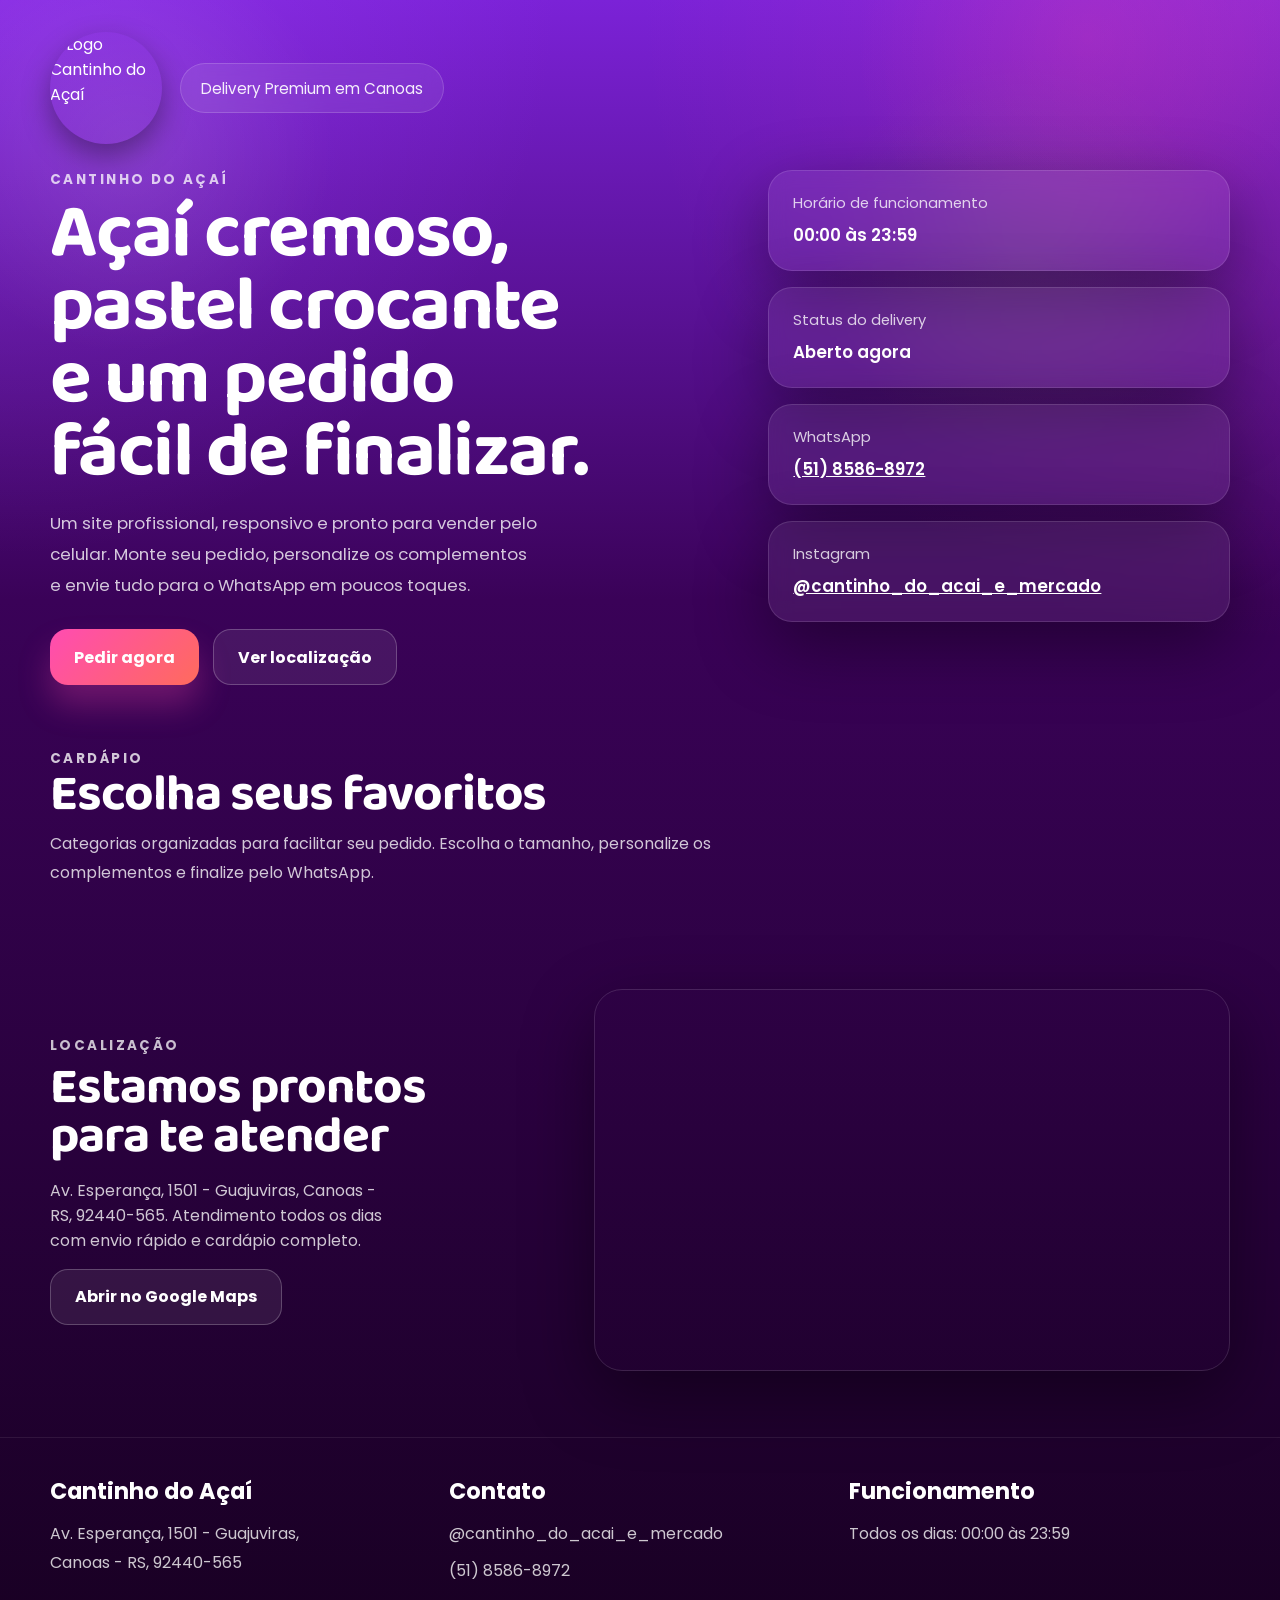
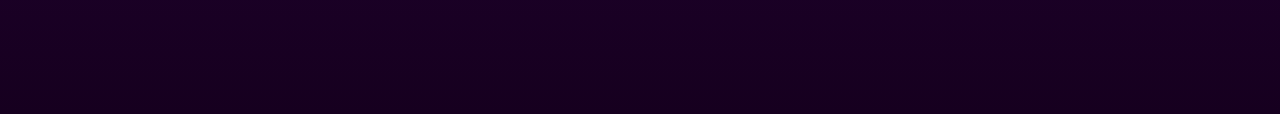
==== commit e87c1b3c: "Add files via upload" ====
--- a/index.html
+++ b/index.html
@@ -22,7 +22,7 @@
         <div class="hero__glow"></div>
         <div class="hero__content container">
           <div class="hero__top">
-            <img src="logo.png" alt="Logo Cantinho do Açaí" class="hero__logo" />
+            <img src="assets/logo.png" alt="Logo Cantinho do Açaí" class="hero__logo" />
             <span class="hero__badge">Delivery Premium em Canoas</span>
           </div>
 
@@ -44,7 +44,11 @@
             <aside class="hero__info">
               <article class="info-card">
                 <span class="info-card__label">Horário de funcionamento</span>
-                <strong>08:30 às 19:30</strong>
+                <strong class="js-store-hours">00:00 às 23:59</strong>
+              </article>
+              <article class="info-card info-card--status">
+                <span class="info-card__label">Status do delivery</span>
+                <strong id="storeStatusText">Aberto agora</strong>
               </article>
               <article class="info-card">
                 <span class="info-card__label">WhatsApp</span>
@@ -82,7 +86,7 @@
               <p class="eyebrow">Localização</p>
               <h2>Estamos prontos para te atender</h2>
               <p class="location-copy">
-                Av. Esperança, 1490 - Guajuviras, Canoas - RS, 92440-565. Atendimento todos os dias com envio
+                Av. Esperança, 1501 - Guajuviras, Canoas - RS, 92440-565. Atendimento todos os dias com envio
                 rápido e cardápio completo.
               </p>
               <div class="location-actions">
@@ -102,7 +106,7 @@
                 loading="lazy"
                 allowfullscreen
                 referrerpolicy="no-referrer-when-downgrade"
-                src="https://www.google.com/maps?q=CANTINHO%20DO%20A%C3%87AI%20E%20MERCADO%2C%20Av.%20Esperan%C3%A7a%201490%2C%20Guajuviras%2C%20Canoas%20RS%2092440-565&z=19&output=embed"
+                src="https://www.google.com/maps?q=Av.%20Esperan%C3%A7a%2C%201501%20-%20Guajuviras%2C%20Canoas%20-%20RS%2C%2092440-565&z=19&output=embed"
               ></iframe>
             </div>
           </div>
@@ -113,7 +117,7 @@
         <div class="container footer__grid">
           <div>
             <h3>Cantinho do Açaí</h3>
-            <p>Av. Esperança, 1490 - Guajuviras, Canoas - RS, 92440-565</p>
+            <p>Av. Esperança, 1501 - Guajuviras, Canoas - RS, 92440-565</p>
           </div>
           <div>
             <h4>Contato</h4>
@@ -122,7 +126,7 @@
           </div>
           <div>
             <h4>Funcionamento</h4>
-            <p>Todos os dias: 08:30 às 19:30</p>
+            <p>Todos os dias: <span class="js-store-hours">00:00 às 23:59</span></p>
           </div>
         </div>
       </footer>
@@ -188,18 +192,18 @@
               <div class="field-grid field-grid--2">
                 <label class="field">
                   <span>Forma de pagamento*</span>
-                  <select name="pagamento" required>
-                    <option value="">Selecione</option>
-                    <option>Pix</option>
-                    <option>Dinheiro</option>
-                    <option>Cartão na entrega</option>
-                    <option>Cartão online</option>
-                  </select>
-                </label>
-                <label class="field">
-                  <span>Troco para</span>
-                  <input type="text" name="troco" placeholder="Ex: 50,00" />
-                </label>
+                  <input type="text" value="Pix" readonly />
+                  <input type="hidden" name="pagamento" value="Pix" />
+                </label>
+                <label class="field">
+                  <span>Chave Pix</span>
+                  <input type="text" value="58137537000188" readonly />
+                </label>
+              </div>
+
+              <div class="pix-notice">
+                <strong>Pague para este Pix:</strong>
+                <span>58137537000188</span>
               </div>
 
               <label class="field">
--- a/styles.css
+++ b/styles.css
@@ -324,6 +324,7 @@
   display: grid;
   grid-template-columns: 150px 1fr;
   gap: 0;
+  align-items: stretch;
   border: 1px solid rgba(255, 255, 255, 0.13);
   border-radius: 24px;
   overflow: hidden;
@@ -332,9 +333,13 @@
 }
 
 .product-card__image {
-  aspect-ratio: 1 / 1;
+  display: block;
   width: 100%;
+  height: 100%;
+  min-height: 100%;
   object-fit: cover;
+  object-position: center;
+  align-self: stretch;
 }
 
 .product-card__body {
@@ -801,24 +806,13 @@
   }
 
   .product-card {
-    grid-template-columns: 1fr;
-    border-radius: 22px;
-  }
-
-  .product-card__image {
-    width: 100%;
-    aspect-ratio: 4 / 3;
-    min-height: 220px;
-    object-fit: contain;
-    object-position: center center;
+    grid-template-columns: 120px 1fr;
+    border-radius: 20px;
+    min-height: 228px;
+  }
+
+  .product-card__body {
     padding: 14px;
-    background:
-      radial-gradient(circle at top right, rgba(255, 76, 178, 0.16), transparent 30%),
-      linear-gradient(180deg, rgba(63, 0, 95, 0.96), rgba(41, 4, 63, 0.98));
-  }
-
-  .product-card__body {
-    padding: 16px;
   }
 
   .product-card h3 {
@@ -880,7 +874,8 @@
   }
 
   .product-card {
-    grid-template-columns: 110px 1fr;
+    grid-template-columns: 120px 1fr;
+    min-height: 228px;
   }
 
   .choice-grid {
@@ -900,3 +895,24 @@
     padding: 10px 14px;
   }
 }
+
+
+.pix-notice {
+  margin-top: 16px;
+  padding: 18px 20px;
+  border-radius: 18px;
+  background: rgba(255, 255, 255, 0.08);
+  border: 1px solid rgba(255, 255, 255, 0.14);
+  color: var(--text);
+}
+
+.pix-notice strong {
+  display: block;
+  margin-bottom: 6px;
+}
+
+.pix-notice span {
+  font-weight: 700;
+  letter-spacing: 0.04em;
+  word-break: break-all;
+}
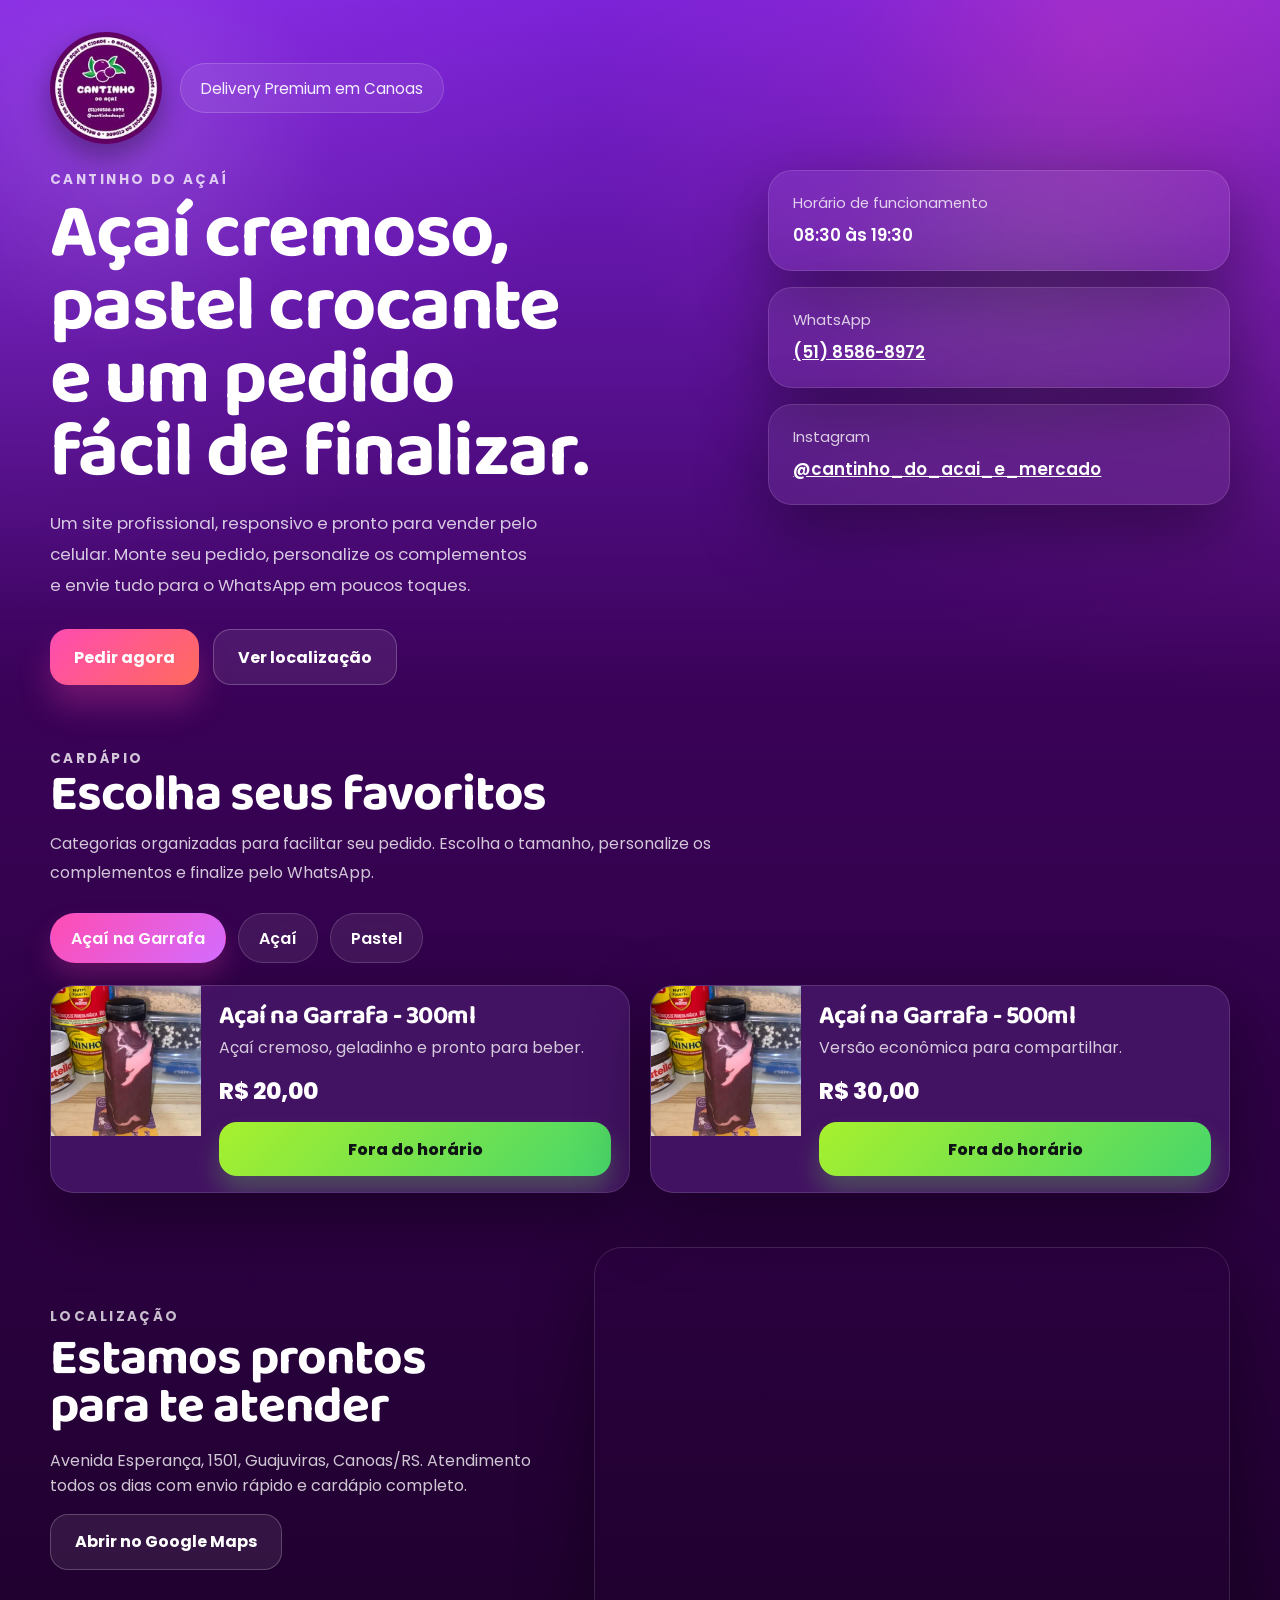
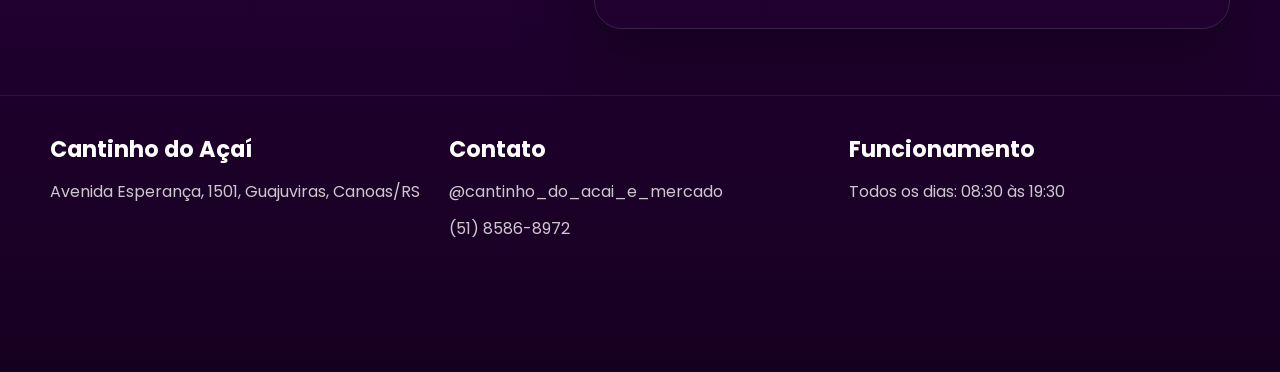
==== commit c8962065: "Add files via upload" ====
--- a/index.html
+++ b/index.html
@@ -22,7 +22,7 @@
         <div class="hero__glow"></div>
         <div class="hero__content container">
           <div class="hero__top">
-            <img src="assets/logo.png" alt="Logo Cantinho do Açaí" class="hero__logo" />
+            <img src="logo.png" alt="Logo Cantinho do Açaí" class="hero__logo" />
             <span class="hero__badge">Delivery Premium em Canoas</span>
           </div>
 
@@ -44,11 +44,7 @@
             <aside class="hero__info">
               <article class="info-card">
                 <span class="info-card__label">Horário de funcionamento</span>
-                <strong class="js-store-hours">00:00 às 23:59</strong>
-              </article>
-              <article class="info-card info-card--status">
-                <span class="info-card__label">Status do delivery</span>
-                <strong id="storeStatusText">Aberto agora</strong>
+                <strong>08:30 às 19:30</strong>
               </article>
               <article class="info-card">
                 <span class="info-card__label">WhatsApp</span>
@@ -86,13 +82,13 @@
               <p class="eyebrow">Localização</p>
               <h2>Estamos prontos para te atender</h2>
               <p class="location-copy">
-                Av. Esperança, 1501 - Guajuviras, Canoas - RS, 92440-565. Atendimento todos os dias com envio
+                Avenida Esperança, 1501, Guajuviras, Canoas/RS. Atendimento todos os dias com envio
                 rápido e cardápio completo.
               </p>
               <div class="location-actions">
                 <a
                   class="btn btn--ghost"
-                  href="https://www.google.com/maps/place/CANTINHO+DO+A%C3%87AI+E+MERCADO/@-29.8895703,-51.1406155,20.25z/data=!4m15!1m8!3m7!1s0x95196fd458ed1435:0x186b367b4c4719e7!2sAv.+Esperan%C3%A7a,+1490+-+Guajuviras,+Canoas+-+RS,+92440-565!3b1!8m2!3d-29.8896556!4d-51.1403297!16s%2Fg%2F11jzh8918l!3m5!1s0x95196f9593fdc39d:0xdb579521e92e3cef!8m2!3d-29.8894012!4d-51.1402881!16s%2Fg%2F11m_6ws4l0?entry=ttu&g_ep=EgoyMDI2MDMzMC4wIKXMDSoASAFQAw%3D%3D"
+                  href="https://www.google.com/maps/search/?api=1&query=Avenida+Esperan%C3%A7a,+1501,+Guajuviras,+Canoas,+RS"
                   target="_blank"
                   rel="noreferrer"
                 >
@@ -106,7 +102,7 @@
                 loading="lazy"
                 allowfullscreen
                 referrerpolicy="no-referrer-when-downgrade"
-                src="https://www.google.com/maps?q=Av.%20Esperan%C3%A7a%2C%201501%20-%20Guajuviras%2C%20Canoas%20-%20RS%2C%2092440-565&z=19&output=embed"
+                src="https://www.google.com/maps?q=Avenida%20Esperan%C3%A7a%2C%201501%2C%20Guajuviras%2C%20Canoas%2C%20RS&output=embed"
               ></iframe>
             </div>
           </div>
@@ -117,7 +113,7 @@
         <div class="container footer__grid">
           <div>
             <h3>Cantinho do Açaí</h3>
-            <p>Av. Esperança, 1501 - Guajuviras, Canoas - RS, 92440-565</p>
+            <p>Avenida Esperança, 1501, Guajuviras, Canoas/RS</p>
           </div>
           <div>
             <h4>Contato</h4>
@@ -126,7 +122,7 @@
           </div>
           <div>
             <h4>Funcionamento</h4>
-            <p>Todos os dias: <span class="js-store-hours">00:00 às 23:59</span></p>
+            <p>Todos os dias: 08:30 às 19:30</p>
           </div>
         </div>
       </footer>
@@ -192,19 +188,16 @@
               <div class="field-grid field-grid--2">
                 <label class="field">
                   <span>Forma de pagamento*</span>
-                  <input type="text" value="Pix" readonly />
-                  <input type="hidden" name="pagamento" value="Pix" />
+                  <select name="pagamento" required>
+                    <option value="Pix" selected>Pix</option>
+                  </select>
                 </label>
                 <label class="field">
                   <span>Chave Pix</span>
                   <input type="text" value="58137537000188" readonly />
                 </label>
               </div>
-
-              <div class="pix-notice">
-                <strong>Pague para este Pix:</strong>
-                <span>58137537000188</span>
-              </div>
+              <p class="pix-note">Pague para este Pix: <strong>58137537000188</strong></p>
 
               <label class="field">
                 <span>Observações do pedido</span>
--- a/styles.css
+++ b/styles.css
@@ -324,7 +324,6 @@
   display: grid;
   grid-template-columns: 150px 1fr;
   gap: 0;
-  align-items: stretch;
   border: 1px solid rgba(255, 255, 255, 0.13);
   border-radius: 24px;
   overflow: hidden;
@@ -333,13 +332,9 @@
 }
 
 .product-card__image {
-  display: block;
+  aspect-ratio: 1 / 1;
   width: 100%;
-  height: 100%;
-  min-height: 100%;
   object-fit: cover;
-  object-position: center;
-  align-self: stretch;
 }
 
 .product-card__body {
@@ -806,9 +801,8 @@
   }
 
   .product-card {
-    grid-template-columns: 120px 1fr;
+    grid-template-columns: 110px 1fr;
     border-radius: 20px;
-    min-height: 228px;
   }
 
   .product-card__body {
@@ -874,8 +868,7 @@
   }
 
   .product-card {
-    grid-template-columns: 120px 1fr;
-    min-height: 228px;
+    grid-template-columns: 110px 1fr;
   }
 
   .choice-grid {
@@ -897,22 +890,13 @@
 }
 
 
-.pix-notice {
-  margin-top: 16px;
-  padding: 18px 20px;
-  border-radius: 18px;
-  background: rgba(255, 255, 255, 0.08);
-  border: 1px solid rgba(255, 255, 255, 0.14);
-  color: var(--text);
-}
-
-.pix-notice strong {
-  display: block;
-  margin-bottom: 6px;
-}
-
-.pix-notice span {
-  font-weight: 700;
-  letter-spacing: 0.04em;
-  word-break: break-all;
-}
+.pix-note {
+  margin-top: -0.5rem;
+  margin-bottom: 0.75rem;
+  font-size: 0.95rem;
+  color: var(--text-muted, #6b7280);
+}
+
+.pix-note strong {
+  color: var(--text-primary, #111827);
+}
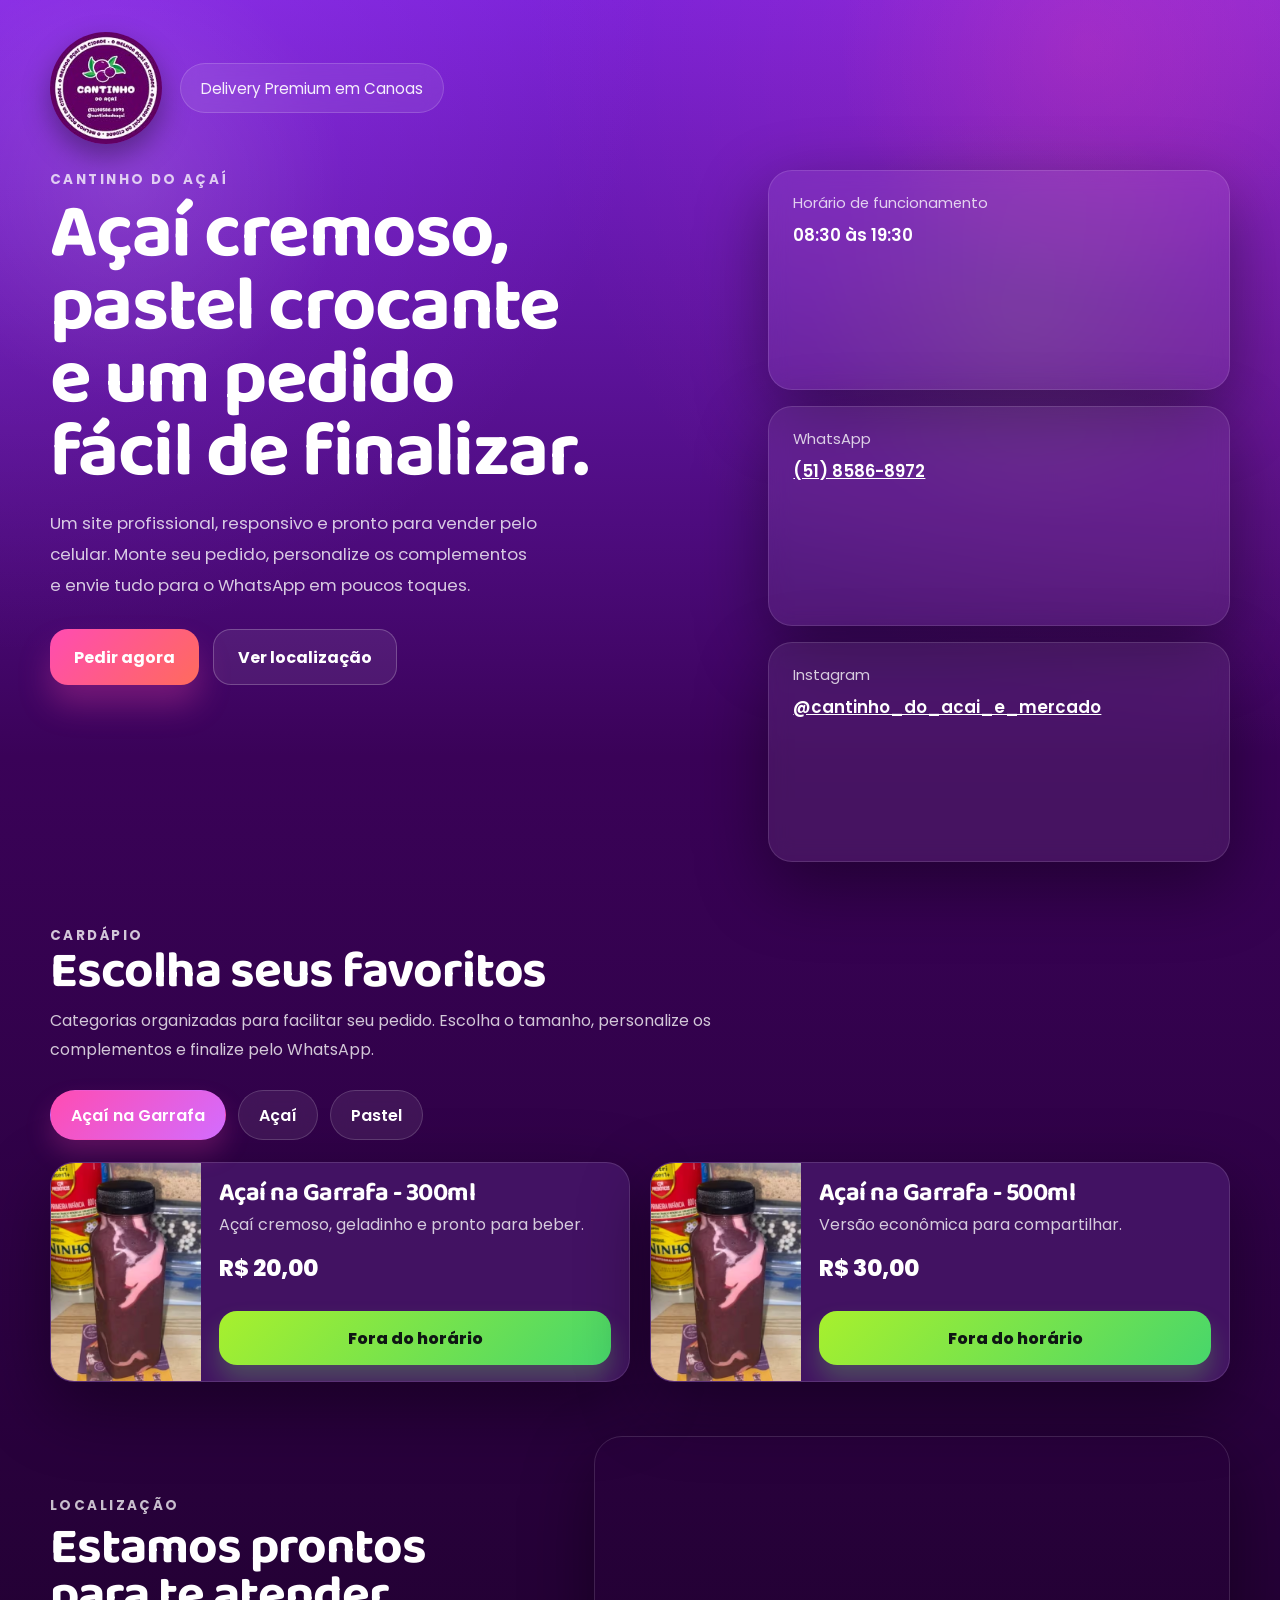
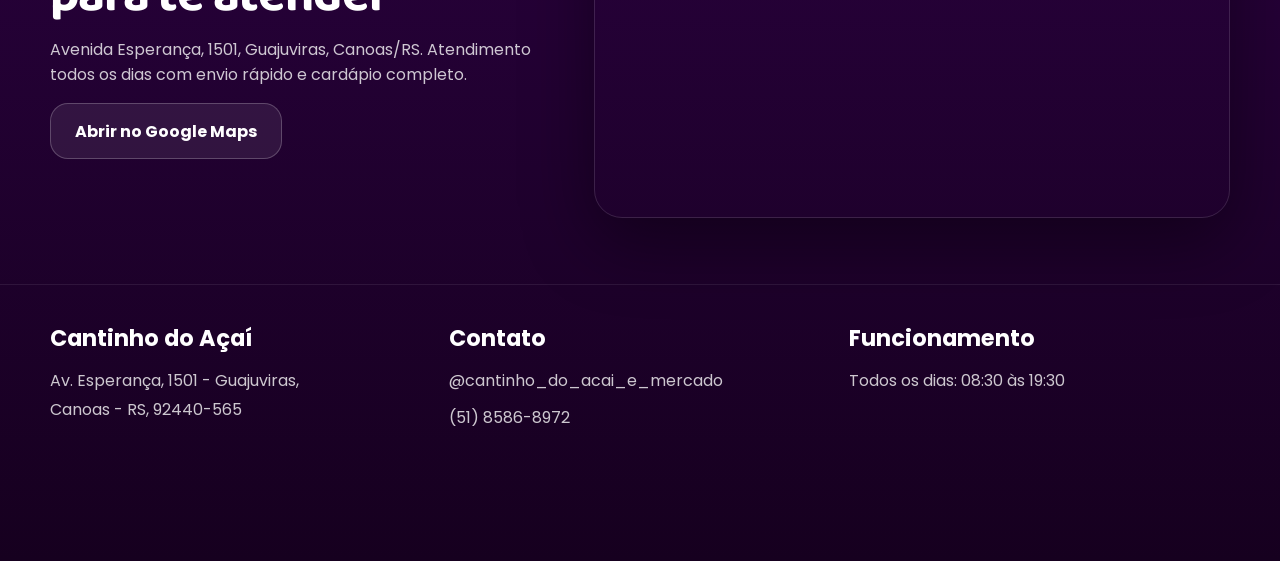
==== commit c2f95f1d: "Add files via upload" ====
--- a/index.html
+++ b/index.html
@@ -113,7 +113,7 @@
         <div class="container footer__grid">
           <div>
             <h3>Cantinho do Açaí</h3>
-            <p>Avenida Esperança, 1501, Guajuviras, Canoas/RS</p>
+            <p>Av. Esperança, 1501 - Guajuviras, Canoas - RS, 92440-565</p>
           </div>
           <div>
             <h4>Contato</h4>
@@ -122,7 +122,7 @@
           </div>
           <div>
             <h4>Funcionamento</h4>
-            <p>Todos os dias: 08:30 às 19:30</p>
+            <p>Todos os dias: <span class="js-store-hours">08:30 às 19:30</span></p>
           </div>
         </div>
       </footer>
@@ -189,15 +189,18 @@
                 <label class="field">
                   <span>Forma de pagamento*</span>
                   <select name="pagamento" required>
-                    <option value="Pix" selected>Pix</option>
+                    <option value="">Selecione</option>
+                    <option>Pix</option>
+                    <option>Dinheiro</option>
+                    <option>Cartão na entrega</option>
+                    <option>Cartão online</option>
                   </select>
                 </label>
                 <label class="field">
-                  <span>Chave Pix</span>
-                  <input type="text" value="58137537000188" readonly />
-                </label>
-              </div>
-              <p class="pix-note">Pague para este Pix: <strong>58137537000188</strong></p>
+                  <span>Troco para</span>
+                  <input type="text" name="troco" placeholder="Ex: 50,00" />
+                </label>
+              </div>
 
               <label class="field">
                 <span>Observações do pedido</span>
--- a/styles.css
+++ b/styles.css
@@ -249,6 +249,7 @@
   border: 1px solid rgba(255, 255, 255, 0.12);
   backdrop-filter: blur(10px);
   box-shadow: var(--shadow);
+  min-height: 220px;
 }
 
 .info-card__label {
@@ -329,12 +330,16 @@
   overflow: hidden;
   background: rgba(69, 20, 103, 0.9);
   box-shadow: var(--shadow);
+  min-height: 220px;
 }
 
 .product-card__image {
-  aspect-ratio: 1 / 1;
   width: 100%;
+  height: 100%;
+  min-height: 100%;
+  display: block;
   object-fit: cover;
+  object-position: center;
 }
 
 .product-card__body {
@@ -387,6 +392,7 @@
   overflow: hidden;
   min-height: 380px;
   box-shadow: var(--shadow);
+  min-height: 220px;
 }
 
 .map-card iframe {
@@ -801,8 +807,10 @@
   }
 
   .product-card {
-    grid-template-columns: 110px 1fr;
+    align-items: stretch;
+    grid-template-columns: 118px 1fr;
     border-radius: 20px;
+    min-height: 228px;
   }
 
   .product-card__body {
@@ -868,7 +876,9 @@
   }
 
   .product-card {
-    grid-template-columns: 110px 1fr;
+    align-items: stretch;
+    grid-template-columns: 118px 1fr;
+    min-height: 220px;
   }
 
   .choice-grid {
@@ -888,15 +898,3 @@
     padding: 10px 14px;
   }
 }
-
-
-.pix-note {
-  margin-top: -0.5rem;
-  margin-bottom: 0.75rem;
-  font-size: 0.95rem;
-  color: var(--text-muted, #6b7280);
-}
-
-.pix-note strong {
-  color: var(--text-primary, #111827);
-}
